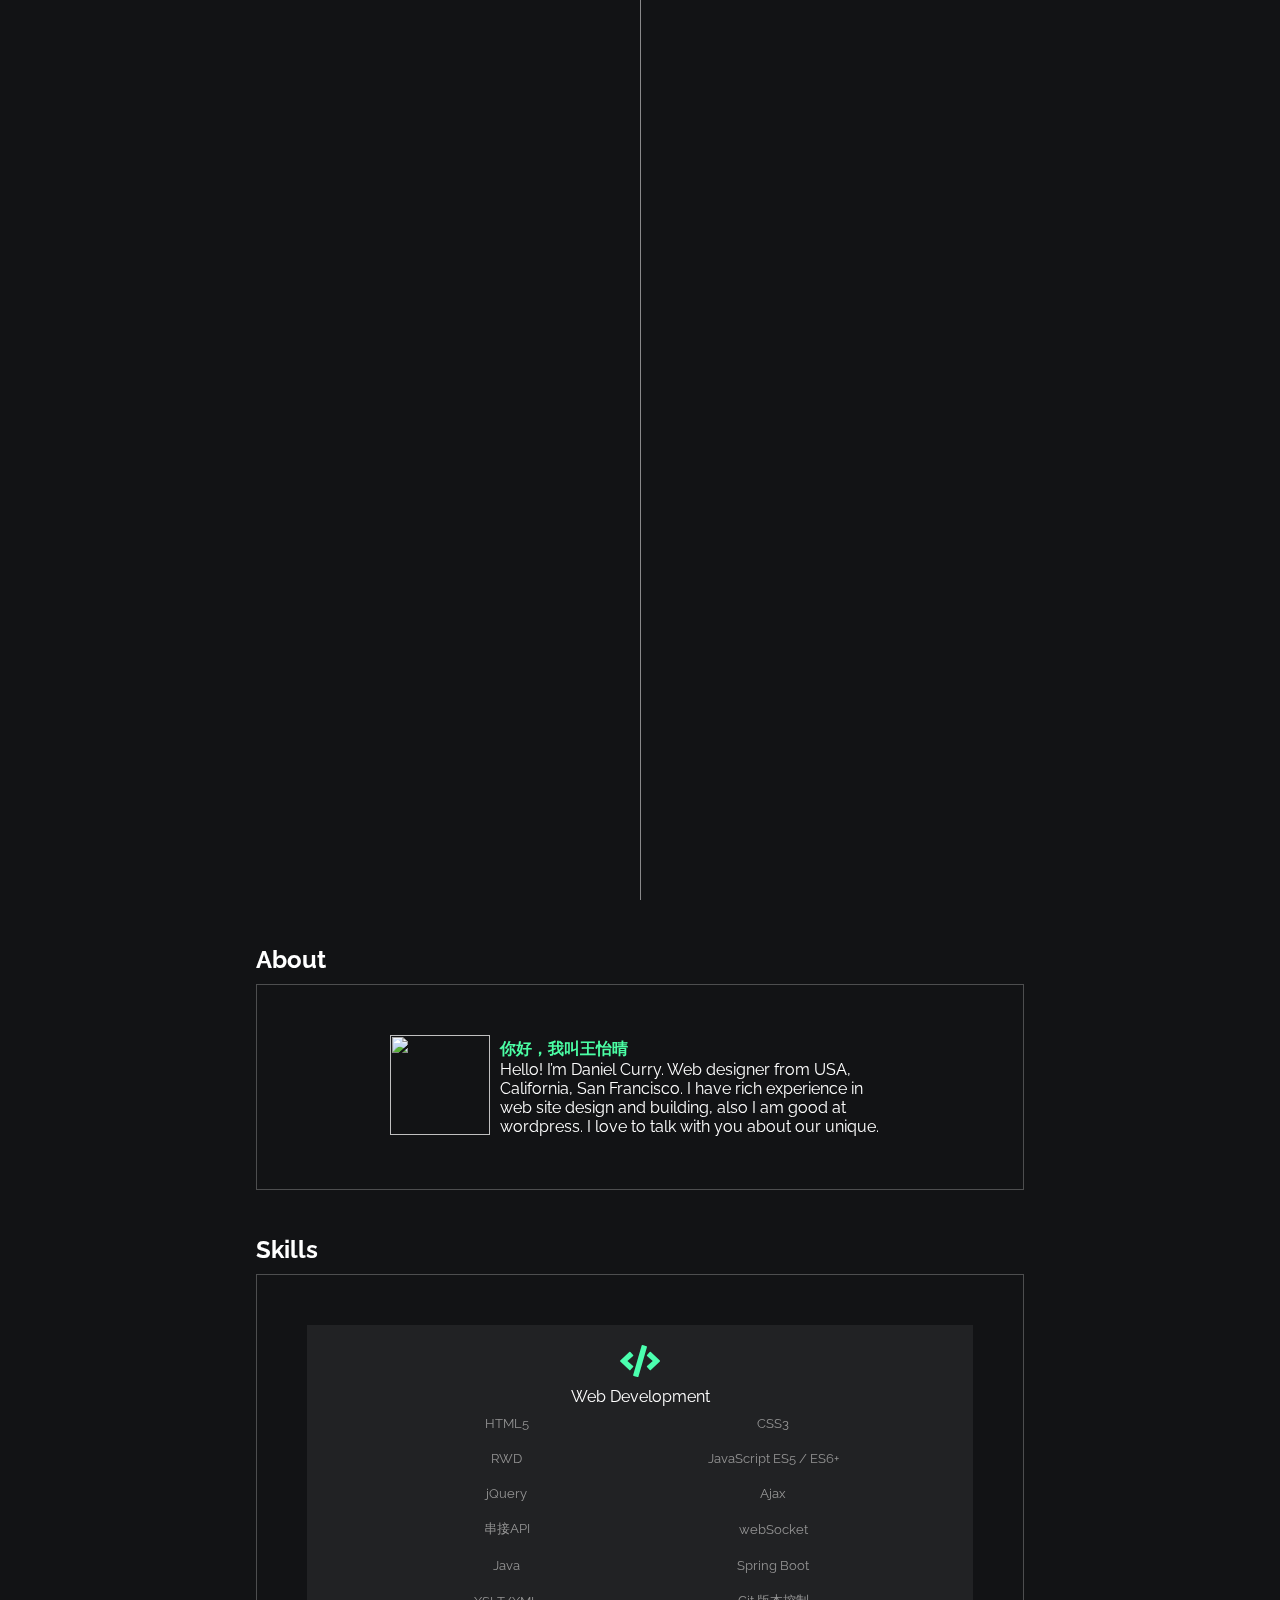
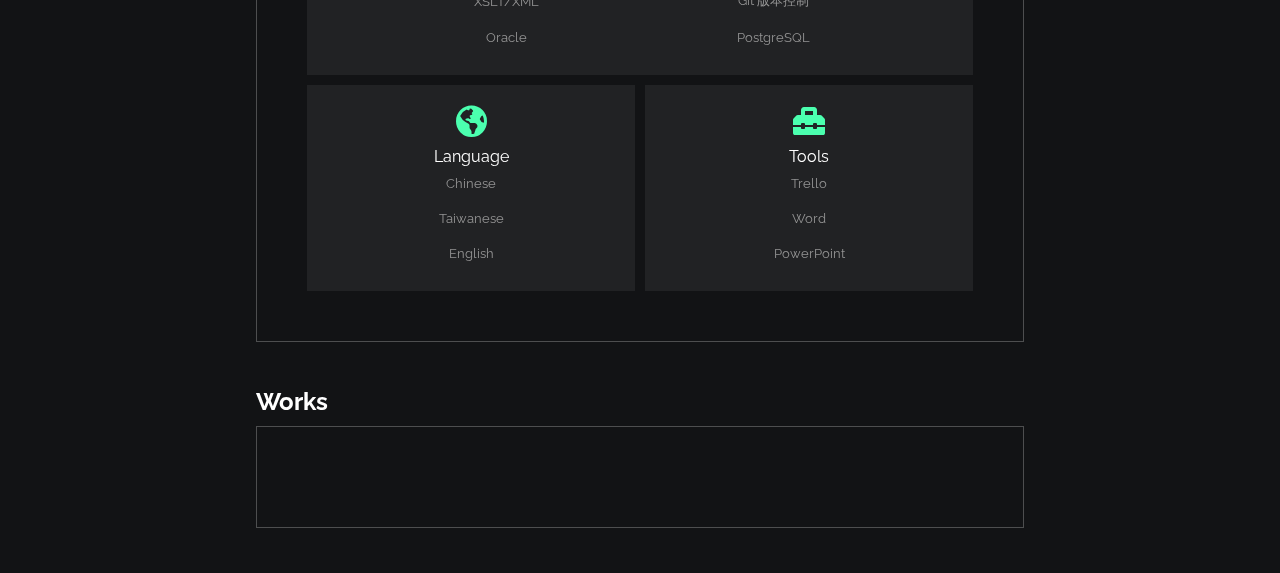
==== index.html @ 8f7a4c3e "Feature: tiny change" ====
<!DOCTYPE html>
<html dir="ltr" lang="zh-Hant">

<head>
	<meta content="text/html; charset=utf-8" http-equiv="Content-Type" />
	<meta charset="UTF-8" />
	<meta content="IE=edge" http-equiv="X-UA-Compatible" />
	<meta content="width=device-width, initial-scale=1.0, maximum-scale=1.0, user-scalable=no, viewport-fit=cover" name="viewport" />
	<meta content="#101010" name="theme-color" />
	<meta content="0" http-equiv="expires" />
	<title>Yi Ching｜Resume</title>
	<link href="https://fonts.googleapis.com/css2?family=Raleway:wght@600&display=swap" rel="stylesheet" />
	<link rel="stylesheet" href="https://cdnjs.cloudflare.com/ajax/libs/font-awesome/5.15.4/css/all.min.css" integrity="sha512-1ycn6IcaQQ40/MKBW2W4Rhis/DbILU74C1vSrLJxCq57o941Ym01SwNsOMqvEBFlcgUa6xLiPY/NS5R+E6ztJQ==" crossorigin="anonymous" referrerpolicy="no-referrer" />
	<link href="STYLE/index.css" rel="stylesheet" />
</head>

<body style="overflow: hidden">
	<div class="preloader" id="preloader">
		<div class="lineLoading"></div>
	</div>
	<div class="banner" id="banner">
		<img class="bgImg" src="https://yiching-w.github.io/resume/IMAGE/bg.jpg" />
		<div class="typingContainer">
			<span class="sentence" id="sentence">Hello, I am</span>
			<div class="featureTextContainer">
				<span id="featureText"></span>
			</div>
		</div>
		<div class="btn">
			<div>
				<a href="#about">ABOUT ME</a>
				<a href="#skills">SKILLS</a>
			</div>
			<div>
				<a href="#experience">EXPERIENCE</a>
				<a href="#works">WORKS</a>
			</div>
		</div>
		<div class="slideDownContainer">
			<a class="slideDown" href="#about">
				<i class="fas fa-chevron-down"></i>
			</a>
		</div>
	</div>
	<div class="middleLine"></div>
	<section id="about">
		<h2>About</h2>
		<div class="divWrap">
			<div class="about">
				<div>
					<img src="https://d35hi420xc5ji7.cloudfront.net/profileImage/819d7020-2665-4f4b-a88a-e1c56573c648" />
				</div>
				<div class="introduction">
					<div class="name">你好，我叫王怡晴</div>
					<div class="introContent">Hello! I’m Daniel Curry. Web designer from USA, California, San Francisco. I have rich experience in web site design and building, also I am good at wordpress. I love to talk with you about our unique.</div>
				</div>
			</div>
		</div>
	</section>
	<section id="skills">
		<h2>Skills</h2>
		<div class="divWrap">
			<div class="webDevelopment type">
				<i class="fas fa-code"></i>
				<div class="title">Web Development</div>
				<UL class="content">
					<LI>HTML5</LI>
					<LI>CSS3</LI>
					<LI>RWD</LI>
					<LI>JavaScript ES5 / ES6+</LI>
					<LI>jQuery</LI>
					<LI>Ajax</LI>
					<LI>串接API</LI>
					<LI>webSocket</LI>
					<LI>Java</LI>
					<LI>Spring Boot</LI>
					<LI>XSLT/XML</LI>
					<LI>Git 版本控制</LI>
					<LI>Oracle</LI>
					<LI>PostgreSQL</LI>
				</UL>
			</div>
			<div class="language type">
				<i class="fas fa-globe-americas"></i>
				<div class="title">Language</div>
				<UL class="content">
					<LI>Chinese</LI>
					<LI>Taiwanese</LI>
					<LI>English</LI>
				</UL>
			</div>
			<div class="tools type">
				<i class="fas fa-toolbox"></i>
				<div class="title">Tools</div>
				<UL class="content">
					<LI>Trello</LI>
					<LI>Word</LI>
					<LI>PowerPoint</LI>
				</UL>
			</div>
		</div>
	</section>
	<section id="works">
		<h2>Works</h2>
		<div class="divWrap"></div>
	</section>
	<div class="goTop">
		<i class="fas fa-chevron-up"></i>
	</div>
	<script crossorigin="anonymous" integrity="sha512-894YE6QWD5I59HgZOGReFYm4dnWc1Qt5NtvYSaNcOP+u1T9qYdvdihz0PPSiiqn/+/3e7Jo4EaG7TubfWGUrMQ==" referrerpolicy="no-referrer" src="https://cdnjs.cloudflare.com/ajax/libs/jquery/3.6.0/jquery.min.js"></script>
	<script src="SCRIPT/index.js"></script>
</body>

</html>
---- STYLE/index.css ----
:root {
  --light-green: #4bffa5;
  --dark: #121315;
}

* {
  margin: 0;
  padding: 0;
}

BODY {
  background: var(--dark);
  font-family: 'Raleway', sans-serif;
}

::-webkit-scrollbar-track {
  -webkit-box-shadow: inset 0 0 6px rgba(0, 0, 0, 0.3);
  border-radius: 30px;
  background-color: transparent;
}

::-webkit-scrollbar {
  width: 5px;
  background-color: transparent;
}

::-webkit-scrollbar-thumb {
  border-radius: 30px;
  -webkit-box-shadow: inset 0 0 6px rgba(0, 0, 0, 0.3);
  background-color: var(--light-green);
}

.goTop {
  position: fixed;
  bottom: 30px;
  right: 10px;
  width: 38px;
  height: 38px;
  cursor: pointer;
  background: var(--light-green);
  color: var(--dark);
  display: none;
  align-items: center;
  justify-content: center;
}

.preloader {
  position: fixed;
  top: 0;
  left: 0;
  right: 0;
  bottom: 0;
  z-index: 101;
  background-color: var(--dark);
}

.lineLoading {
  position: absolute;
  left: 0;
  right: 0;
  margin: auto;
  width: 0.8px;
  height: 100%;
  background: rgba(255, 255, 255, 0.5);
  -webkit-animation: loading 1s infinite ease-in-out;
  animation: loading 1s infinite ease-in-out;
}

@keyframes loading {
  0% {
    height: 0;
    top: 0;
    bottom: auto;
  }
  50% {
    height: 100%;
    top: 0;
    bottom: auto;
  }
  51% {
    height: 100%;
    top: 0;
    bottom: auto;
  }
  52% {
    height: 100%;
    top: auto;
    bottom: 0;
  }
  100% {
    height: 0;
    top: auto;
    bottom: 0;
  }
}

.banner {
  height: 100vh;
  display: flex;
  flex-direction: column;
  justify-content: center;
  align-items: center;
  position: relative;
  clip-path: inset(0);
}

.bgImg {
  z-index: -1;
  object-fit: cover;
  position: fixed;
  left: 0;
  top: 0;
  width: 100%;
  height: 100%;
  transform: translate3d(0px, 0px, 0px);
}

.typingContainer {
  font-size: 45px;
  text-align: center;
}

#sentence {
  color: #ffffff;
}

.featureTextContainer {
  height: 45px;
}

#featureText {
  font-weight: bold;
  color: var(--light-green);
}

.btn {
  margin-top: 20px;
}

.btn div {
  text-align: center;
}

.btn a {
  display: inline-block;
  margin: 0.4rem;
  padding: 0.5rem 1rem;
  border: 2px solid var(--light-green);
  color: var(--light-green);
  text-decoration: none;
  transition: 0.3s all ease-in-out;
}

.btn a:hover {
  background: var(--light-green);
  color: var(--dark);
  transform: scale(1.1);
}

.inputCursor {
  display: inline-block;
  width: 1px;
  height: 40px;
  background-color: white;
  animation: blink 0.6s linear infinite alternate;
}

@keyframes blink {
  0% {
    opacity: 1;
  }
  40% {
    opacity: 1;
  }
  60% {
    opacity: 0;
  }
  100% {
    opacity: 0;
  }
}

.slideDownContainer {
  position: absolute;
  bottom: 28px;
  display: flex;
  align-items: center;
  justify-content: center;
}

.slideDown {
  color: var(--light-green);
  position: absolute;
  font-size: 28px;
  animation: bounce 1s linear infinite alternate;
}

@keyframes bounce {
  0% {
    bottom: 75px;
  }
  50% {
    bottom: 63px;
  }
  100% {
    bottom: 75px;
  }
}

.middleLine {
  position: fixed;
  height: 100vh;
  background: #fff3;
  width: 1px;
  top: 0;
  left: 0;
  right: 0;
  margin: 0 auto;
  z-index: -1;
}

SECTION {
  width: 85%;
  margin: 45px auto;
}

SECTION H2 {
  color: white;
  margin: 10px 0;
}

.divWrap {
  z-index: 1;
  background: var(--dark);
  display: flex;
  flex-direction: column;
  align-items: center;
  justify-content: center;
  padding: 50px;
  border: 1px solid rgba(255, 255, 255, 0.25);
}

.about {
  display: flex;
  flex-direction: column;
  align-items: center;
  justify-content: center;
  max-width: 250px;
}

.about IMG {
  width: 100px;
  height: 100px;
}

.introduction {
  margin-top: 10px;
}

.name {
  color: var(--light-green);
  font-weight: 900;
}

.introContent {
  color: #fff;
}

#skills i {
  color: #4bffaf;
  font-size: 2rem;
  margin-bottom: 10px;
}

.type {
  display: flex;
  flex-direction: column;
  align-items: center;
  justify-content: center;
  padding: 20px 0;
  width: 250px;
  margin: 5px 0;
  background-color: #fff1;
}

.title {
  color: #fff;
}

.content {
  color: #949494;
  font-size: 0.8rem;
  display: flex;
  align-items: center;
  justify-content: center;
  flex-wrap: wrap;
}

.language .content,
.tools .content {
  flex-direction: column;
  flex-wrap: nowrap;
}

.content li {
  text-align: center;
  width: 40%;
  list-style-type: none;
  margin: 10px 0;
}

.language .content li,
.tools .content li {
  width: 100%;
}

@media screen and (min-width: 1200px) and (max-width: 1399px) {
  SECTION {
    width: 50%;
  }
}

@media screen and (min-width: 1200px) {
  SECTION {
    width: 60%;
  }
  .introduction {
    width: 60%;
  }
}

@media screen and (min-width: 991px) and (max-width: 1199px) {
  SECTION {
    width: 70%;
  }
}

@media screen and (min-width: 769px) {
  #about .about {
    flex-direction: row;
    max-width: 95%;
  }
  #skills .divWrap {
    display: grid;
    grid-template-columns: repeat(2, 1fr);
    gap: 10px;
  }
  .introduction {
    margin: 0 10px;
  }
  .type {
    width: 100%;
    margin: 0;
  }
  .webDevelopment {
    grid-column: 1 / 3;
  }
}

@media screen and (max-width: 768px) {
  .typingContainer {
    font-size: 35px;
  }
}

@media screen and (max-width: 340px) {
  .typingContainer {
    font-size: 30px;
  }
  .btn a {
    margin: 0.2rem;
    padding: 0.5rem 0.7rem;
  }
}
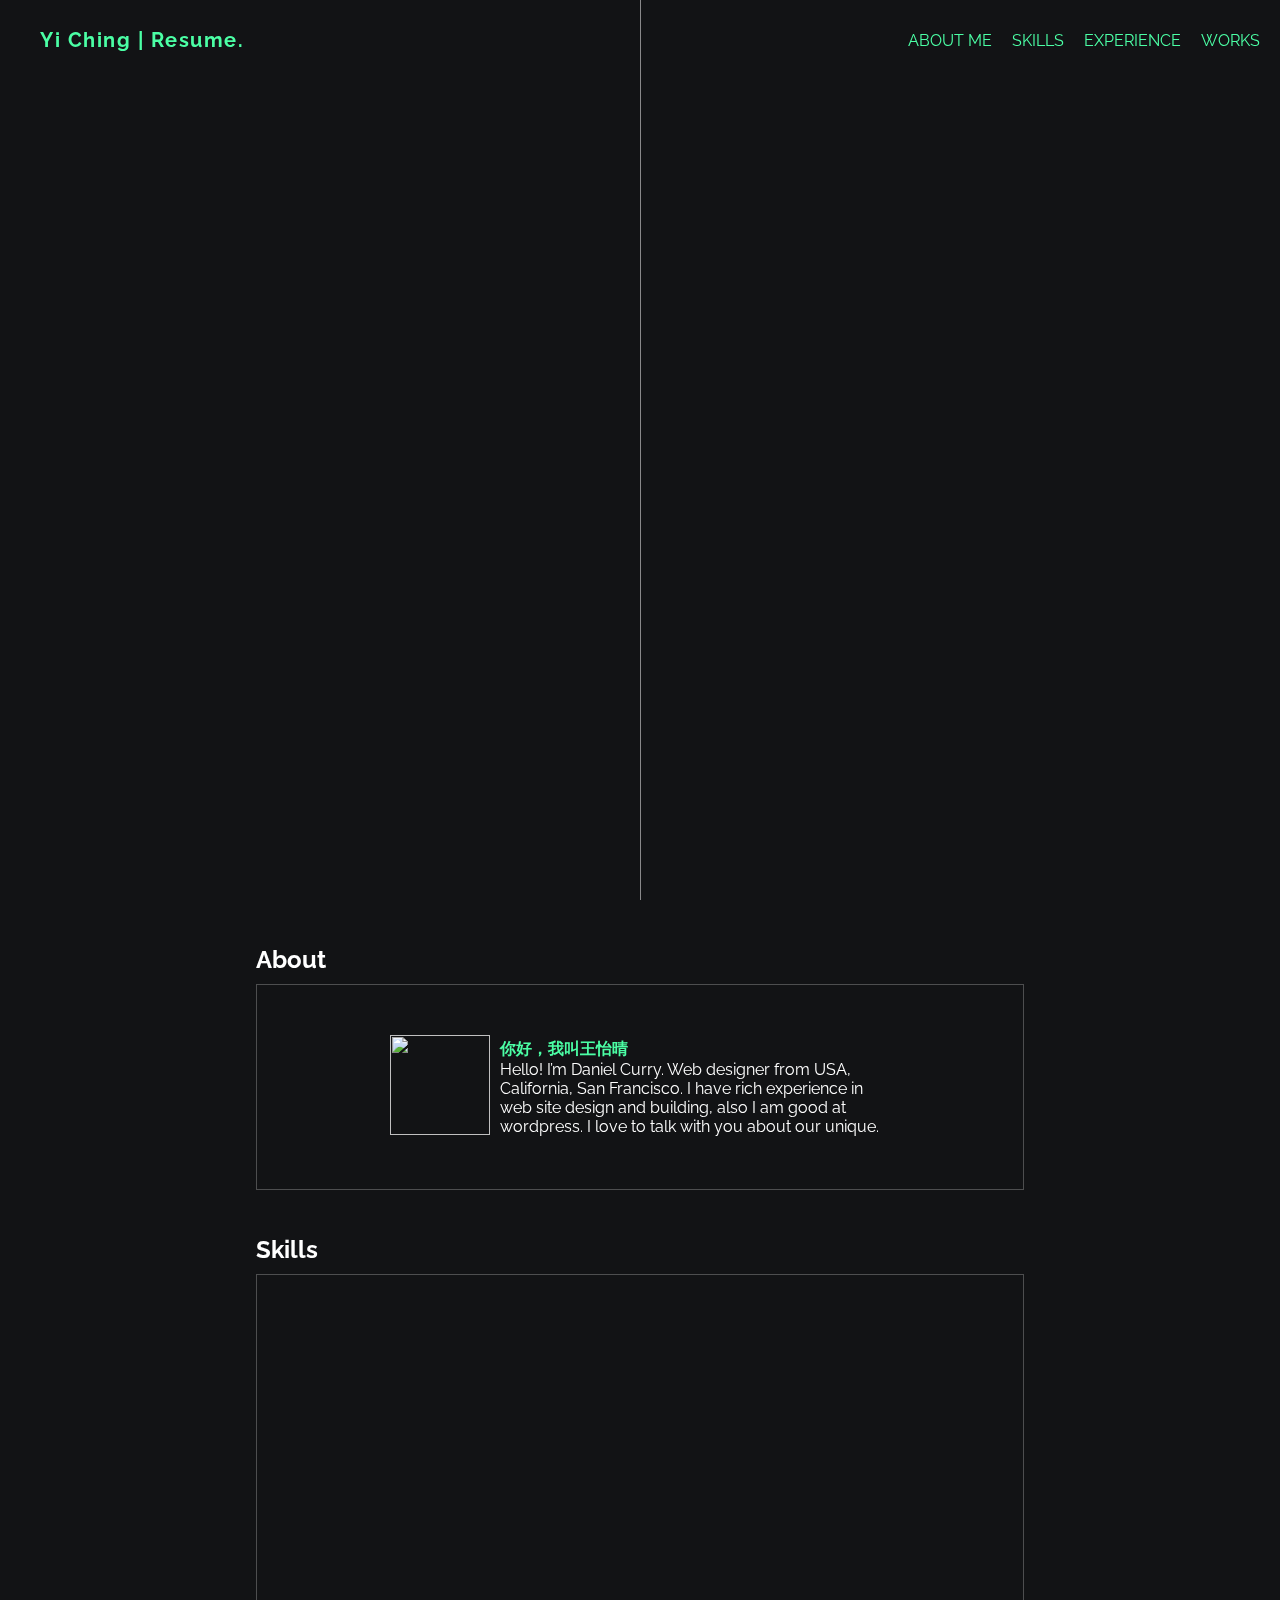
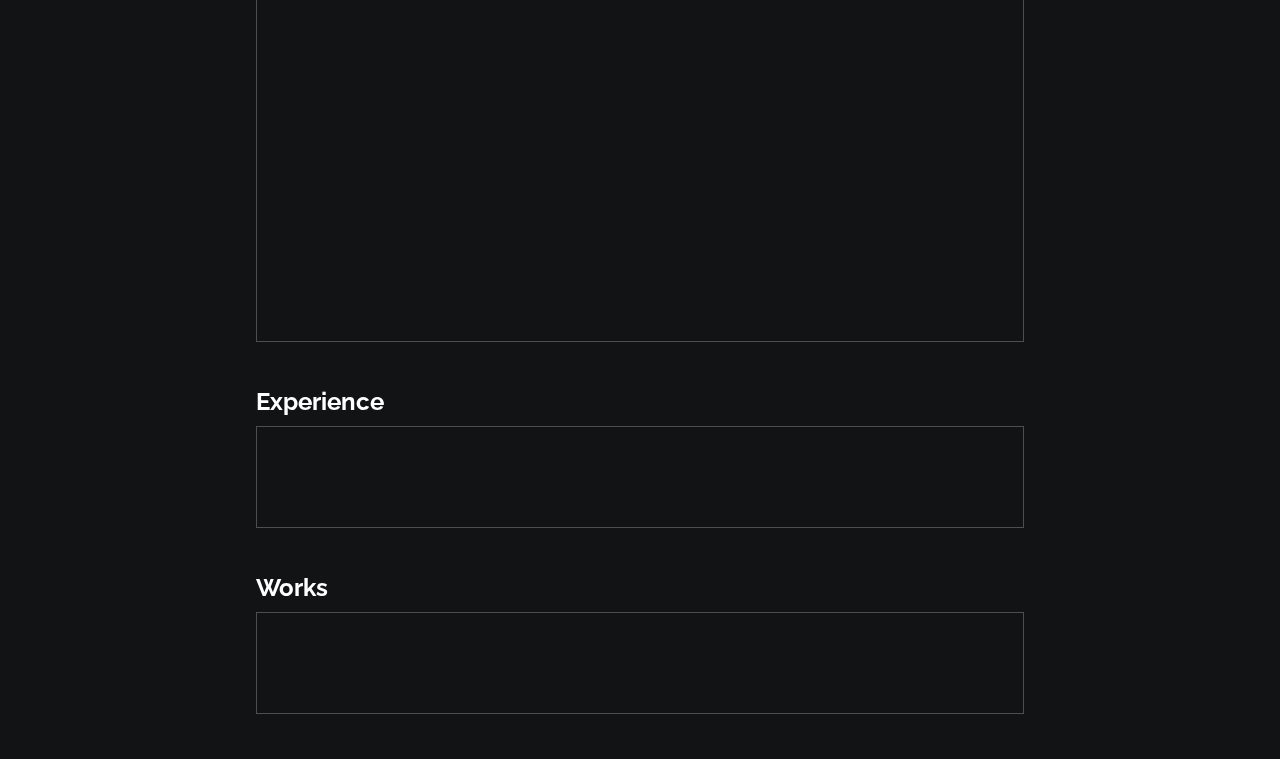
==== commit 55fb22c7: "Feature: add navbar" ====
--- a/index.html
+++ b/index.html
@@ -26,22 +26,23 @@
 				<span id="featureText"></span>
 			</div>
 		</div>
-		<div class="btn">
-			<div>
-				<a href="#about">ABOUT ME</a>
-				<a href="#skills">SKILLS</a>
-			</div>
-			<div>
-				<a href="#experience">EXPERIENCE</a>
-				<a href="#works">WORKS</a>
-			</div>
+	</div>
+	<nav class="nav">
+		<div class="logo">
+			<h4>Yi Ching | Resume.</h4>
 		</div>
-		<div class="slideDownContainer">
-			<a class="slideDown" href="#about">
-				<i class="fas fa-chevron-down"></i>
-			</a>
+		<ul class="nav-links">
+			<li><a href="#about">about me</a></li>
+			<li><a href="#skills">skills</a></li>
+			<li><a href="#experience">experience</a></li>
+			<li><a href="#works">works</a></li>
+		</ul>
+		<div class="burger">
+			<div class="line1"></div>
+			<div class="line2"></div>
+			<div class="line3"></div>
 		</div>
-	</div>
+	</nav>
 	<div class="middleLine"></div>
 	<section id="about">
 		<h2>About</h2>
@@ -100,6 +101,10 @@
 			</div>
 		</div>
 	</section>
+	<section id="experience">
+		<h2>Experience</h2>
+		<div class="divWrap"></div>
+	</section>
 	<section id="works">
 		<h2>Works</h2>
 		<div class="divWrap"></div>
--- a/STYLE/index.css
+++ b/STYLE/index.css
@@ -11,6 +11,7 @@
 BODY {
   background: var(--dark);
   font-family: 'Raleway', sans-serif;
+  overflow-x: hidden;
 }
 
 ::-webkit-scrollbar-track {
@@ -133,30 +134,6 @@
   color: var(--light-green);
 }
 
-.btn {
-  margin-top: 20px;
-}
-
-.btn div {
-  text-align: center;
-}
-
-.btn a {
-  display: inline-block;
-  margin: 0.4rem;
-  padding: 0.5rem 1rem;
-  border: 2px solid var(--light-green);
-  color: var(--light-green);
-  text-decoration: none;
-  transition: 0.3s all ease-in-out;
-}
-
-.btn a:hover {
-  background: var(--light-green);
-  color: var(--dark);
-  transform: scale(1.1);
-}
-
 .inputCursor {
   display: inline-block;
   width: 1px;
@@ -204,6 +181,139 @@
   }
   100% {
     bottom: 75px;
+  }
+}
+
+nav {
+  position: fixed;
+  top: 0;
+  width: 100%;
+  z-index: 1000;
+  background-color: transparent;
+  display: flex;
+  align-items: center;
+  height: 80px;
+  transition: all 0.4s ease-in;
+}
+
+nav.active {
+  background-color: #121315;
+}
+
+.logo {
+  color: var(--light-green);
+  letter-spacing: 1.5px;
+  font-size: 20px;
+  margin-left: 40px;
+}
+
+ul.nav-links {
+  display: flex;
+  margin-left: auto;
+}
+
+ul li {
+  list-style-type: none;
+  margin: 0 20px 0 0;
+}
+
+ul li a {
+  text-decoration: none;
+  text-transform: uppercase;
+  color: var(--light-green);
+}
+
+.burger {
+  display: none;
+  margin-left: auto;
+  flex-direction: column;
+  justify-content: center;
+  cursor: pointer;
+}
+
+.burger div {
+  width: 25px;
+  height: 3px;
+  background-color: var(--light-green);
+  margin: 2.8px 0;
+  border-radius: 15px;
+  transition: all 0.4s ease-in;
+  z-index: 1;
+}
+
+.burger .line1 {
+  transform: rotate(0);
+  transform-origin: top right;
+}
+
+.burger .line3 {
+  transform: rotate(0);
+  transform-origin: bottom right;
+}
+
+ul.nav-links.active + .burger .line1 {
+  transform: rotate(-45deg);
+  transform-origin: top right;
+}
+
+ul.nav-links.active + .burger .line2 {
+  opacity: 0;
+}
+
+ul.nav-links.active + .burger .line3 {
+  transform: rotate(45deg);
+  transform-origin: bottom right;
+}
+
+@media screen and (max-width: 768px) {
+  .burger {
+    display: flex;
+    margin-right: 40px;
+  }
+
+  ul.nav-links {
+    z-index: -1;
+    opacity: 0;
+    display: flex;
+    position: fixed;
+    flex-direction: column;
+    justify-content: center;
+    align-items: center;
+    top: 0;
+    right: 0;
+    width: 100%;
+    height: 100vh;
+    background: #101010;
+    transform: translateX(-100px);
+    transition: all 0.4s ease-in;
+  }
+
+  ul.nav-links.active {
+    transform: translateX(0);
+    opacity: 1;
+    z-index: 1;
+  }
+
+  ul.nav-links li {
+    margin: 30px 30px;
+    transform: translateX(500px);
+    transition: transform 0.6s ease-in;
+  }
+
+  ul.nav-links li + li {
+    transform: translateX(600px);
+  }
+
+  ul.nav-links li + li + li {
+    transform: translateX(700px);
+  }
+
+  ul.nav-links li + li + li + li {
+    transform: translateX(800px);
+  }
+
+  ul.nav-links.active li {
+    transform: translate(0);
   }
 }
 
@@ -238,6 +348,7 @@
   justify-content: center;
   padding: 50px;
   border: 1px solid rgba(255, 255, 255, 0.25);
+  overflow: hidden;
 }
 
 .about {
@@ -281,6 +392,20 @@
   width: 250px;
   margin: 5px 0;
   background-color: #fff1;
+  transition: transform 0.6s ease;
+}
+
+.type.webDevelopment,
+.type.tools {
+  transform: translateX(400%);
+}
+
+.type.language {
+  transform: translateX(-400%);
+}
+
+.type.show {
+  transform: translate(0);
 }
 
 .title {
@@ -367,8 +492,4 @@
   .typingContainer {
     font-size: 30px;
   }
-  .btn a {
-    margin: 0.2rem;
-    padding: 0.5rem 0.7rem;
-  }
-}
+}
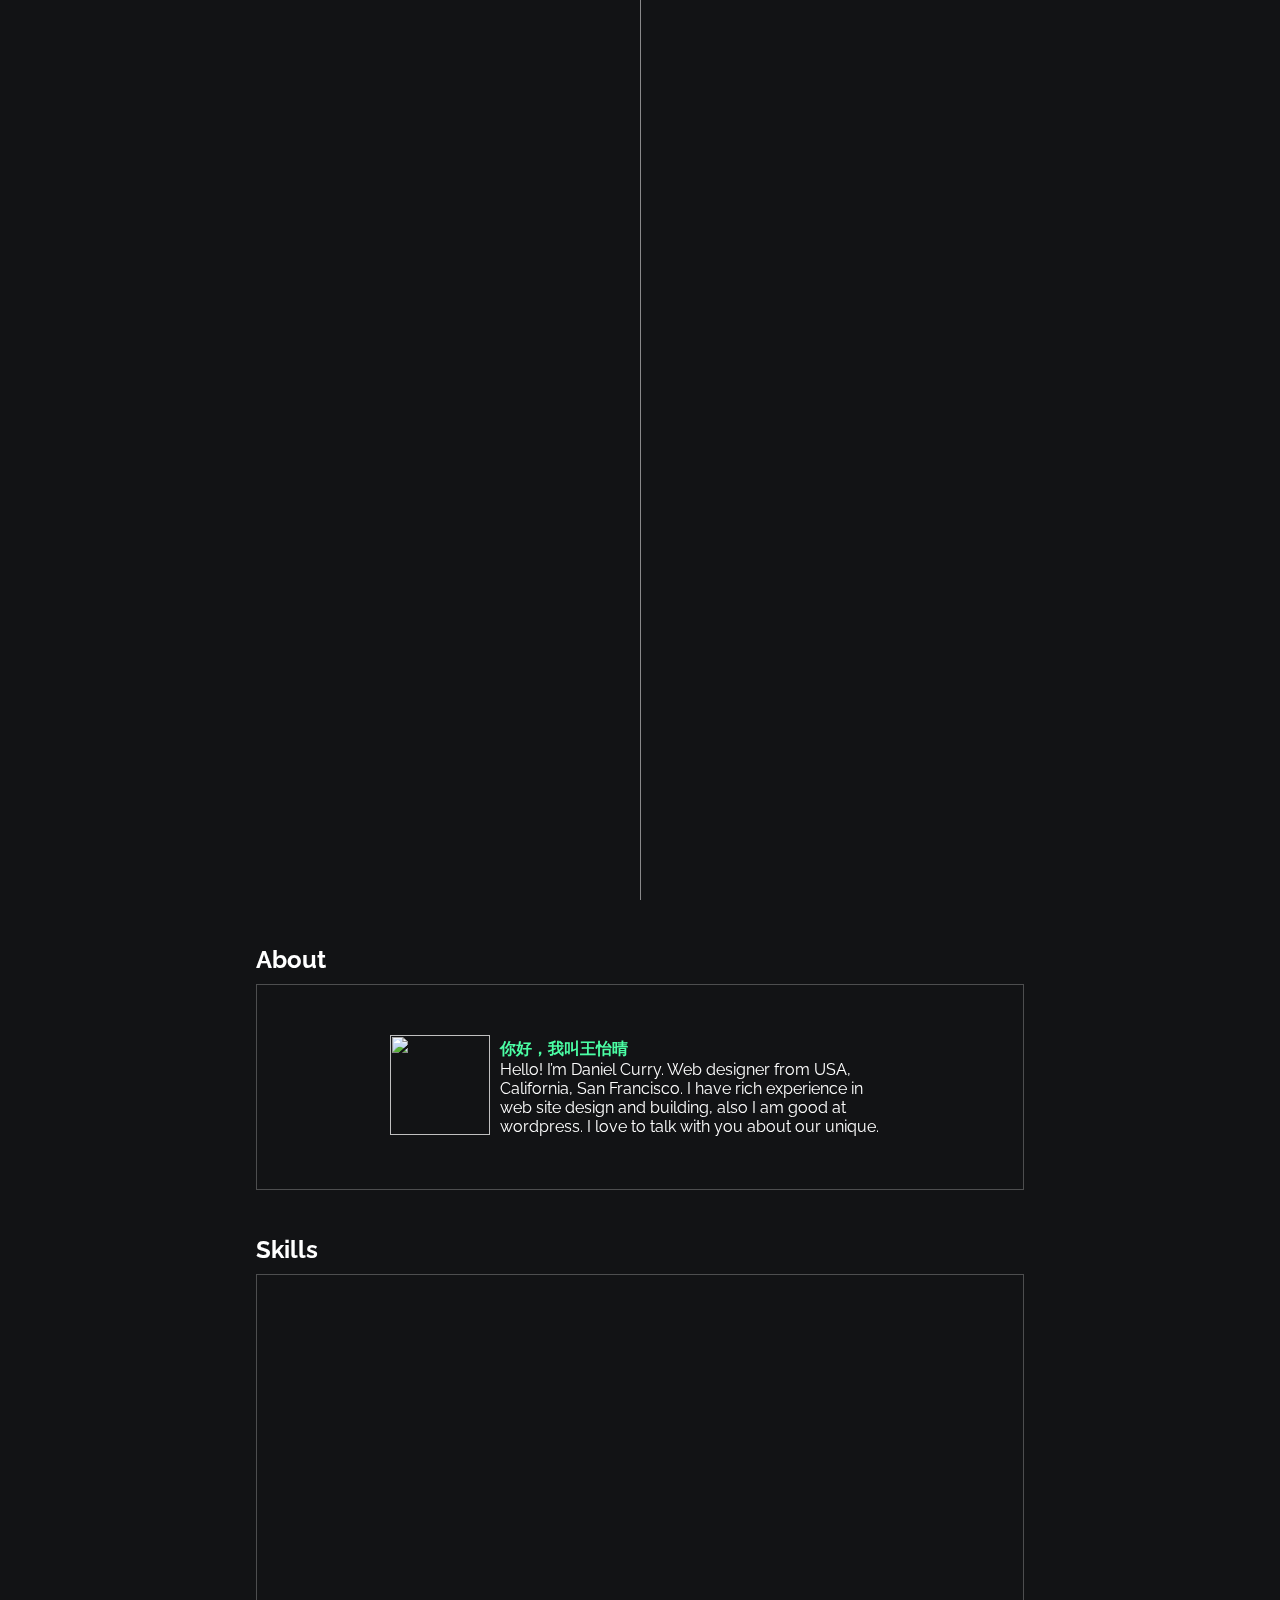
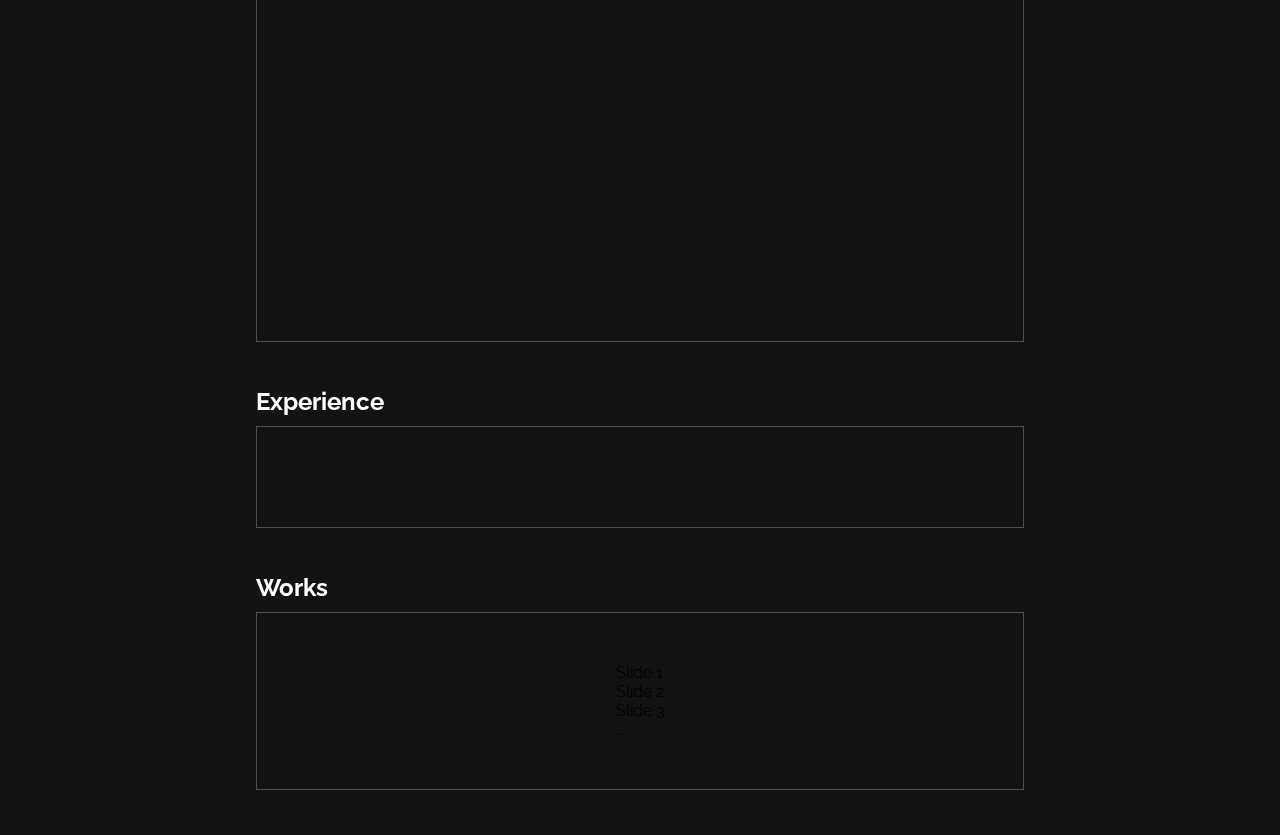
==== commit cec82961: "Add: profileImage" ====
--- a/index.html
+++ b/index.html
@@ -1,119 +1,169 @@
 <!DOCTYPE html>
 <html dir="ltr" lang="zh-Hant">
+  <head>
+    <meta content="text/html; charset=utf-8" http-equiv="Content-Type" />
+    <meta charset="UTF-8" />
+    <meta content="IE=edge" http-equiv="X-UA-Compatible" />
+    <meta
+      content="width=device-width, initial-scale=1.0, maximum-scale=1.0, user-scalable=no, viewport-fit=cover"
+      name="viewport"
+    />
+    <meta content="#101010" name="theme-color" />
+    <meta content="0" http-equiv="expires" />
+    <title>Yi Ching｜Resume</title>
+    <link
+      href="https://fonts.googleapis.com/css2?family=Raleway:wght@600&display=swap"
+      rel="stylesheet"
+    />
+    <link
+      rel="stylesheet"
+      href="https://cdnjs.cloudflare.com/ajax/libs/font-awesome/5.15.4/css/all.min.css"
+      integrity="sha512-1ycn6IcaQQ40/MKBW2W4Rhis/DbILU74C1vSrLJxCq57o941Ym01SwNsOMqvEBFlcgUa6xLiPY/NS5R+E6ztJQ=="
+      crossorigin="anonymous"
+      referrerpolicy="no-referrer"
+    />
+    <link
+      rel="stylesheet"
+      href="https://unpkg.com/swiper@7/swiper-bundle.min.css"
+    />
+    <link href="STYLE/index.css" rel="stylesheet" />
+  </head>
 
-<head>
-	<meta content="text/html; charset=utf-8" http-equiv="Content-Type" />
-	<meta charset="UTF-8" />
-	<meta content="IE=edge" http-equiv="X-UA-Compatible" />
-	<meta content="width=device-width, initial-scale=1.0, maximum-scale=1.0, user-scalable=no, viewport-fit=cover" name="viewport" />
-	<meta content="#101010" name="theme-color" />
-	<meta content="0" http-equiv="expires" />
-	<title>Yi Ching｜Resume</title>
-	<link href="https://fonts.googleapis.com/css2?family=Raleway:wght@600&display=swap" rel="stylesheet" />
-	<link rel="stylesheet" href="https://cdnjs.cloudflare.com/ajax/libs/font-awesome/5.15.4/css/all.min.css" integrity="sha512-1ycn6IcaQQ40/MKBW2W4Rhis/DbILU74C1vSrLJxCq57o941Ym01SwNsOMqvEBFlcgUa6xLiPY/NS5R+E6ztJQ==" crossorigin="anonymous" referrerpolicy="no-referrer" />
-	<link href="STYLE/index.css" rel="stylesheet" />
-</head>
+  <body id="main-scrollbar" style="overflow: hidden">
+    <div class="preloader" id="preloader">
+      <div class="lineLoading"></div>
+    </div>
+    <div class="banner" id="banner">
+      <img
+        class="bgImg"
+        src="https://yiching-w.github.io/resume/IMAGE/bg.jpg"
+      />
+      <div class="typingContainer">
+        <span class="sentence" id="sentence">Hello, I am</span>
+        <div class="featureTextContainer">
+          <span id="featureText"></span>
+        </div>
+      </div>
+    </div>
+    <nav class="nav">
+      <div class="logo">
+        <h4>Yi Ching | Resume.</h4>
+      </div>
+      <ul class="nav-links">
+        <li><a href="#about">about me</a></li>
+        <li><a href="#skills">skills</a></li>
+        <li><a href="#experience">experience</a></li>
+        <li><a href="#works">works</a></li>
+      </ul>
+      <div class="burger">
+        <div class="line1"></div>
+        <div class="line2"></div>
+        <div class="line3"></div>
+      </div>
+    </nav>
+    <div class="middleLine"></div>
+    <section id="about">
+      <h2>About</h2>
+      <div class="divWrap">
+        <div class="about">
+          <div>
+            <img
+              src="https://d35hi420xc5ji7.cloudfront.net/profileImage/819d7020-2665-4f4b-a88a-e1c56573c648"
+            />
+          </div>
+          <div class="introduction">
+            <div class="name">你好，我叫王怡晴</div>
+            <div class="introContent">
+              Hello! I’m Daniel Curry. Web designer from USA, California, San
+              Francisco. I have rich experience in web site design and building,
+              also I am good at wordpress. I love to talk with you about our
+              unique.
+            </div>
+          </div>
+        </div>
+      </div>
+    </section>
+    <section id="skills">
+      <h2>Skills</h2>
+      <div class="divWrap">
+        <div class="webDevelopment type">
+          <i class="fas fa-code"></i>
+          <div class="title">Web Development</div>
+          <ul class="content">
+            <li>HTML5</li>
+            <li>CSS3</li>
+            <li>RWD</li>
+            <li>JavaScript</li>
+            <li>jQuery</li>
+            <li>Ajax</li>
+            <li>串接API</li>
+            <li>webSocket</li>
+            <li>Java</li>
+            <li>Spring Boot</li>
+            <li>XSLT/XML</li>
+            <li>Git 版本控制</li>
+            <li>Oracle</li>
+            <li>PostgreSQL</li>
+          </ul>
+        </div>
+        <div class="language type">
+          <i class="fas fa-globe-americas"></i>
+          <div class="title">Language</div>
+          <ul class="content">
+            <li>Chinese</li>
+            <li>Taiwanese</li>
+            <li>English</li>
+          </ul>
+        </div>
+        <div class="tools type">
+          <i class="fas fa-toolbox"></i>
+          <div class="title">Tools</div>
+          <ul class="content">
+            <li>Trello</li>
+            <li>Word</li>
+            <li>PowerPoint</li>
+          </ul>
+        </div>
+      </div>
+    </section>
+    <section id="experience">
+      <h2>Experience</h2>
+      <div class="divWrap"></div>
+    </section>
+    <section id="works">
+      <h2>Works</h2>
+      <div class="divWrap">
+        <div class="swiper">
+          <!-- Additional required wrapper -->
+          <div class="swiper-wrapper">
+            <!-- Slides -->
+            <div class="swiper-slide">Slide 1</div>
+            <div class="swiper-slide">Slide 2</div>
+            <div class="swiper-slide">Slide 3</div>
+            ...
+          </div>
+          <!-- If we need pagination -->
+          <div class="swiper-pagination"></div>
 
-<body style="overflow: hidden">
-	<div class="preloader" id="preloader">
-		<div class="lineLoading"></div>
-	</div>
-	<div class="banner" id="banner">
-		<img class="bgImg" src="https://yiching-w.github.io/resume/IMAGE/bg.jpg" />
-		<div class="typingContainer">
-			<span class="sentence" id="sentence">Hello, I am</span>
-			<div class="featureTextContainer">
-				<span id="featureText"></span>
-			</div>
-		</div>
-	</div>
-	<nav class="nav">
-		<div class="logo">
-			<h4>Yi Ching | Resume.</h4>
-		</div>
-		<ul class="nav-links">
-			<li><a href="#about">about me</a></li>
-			<li><a href="#skills">skills</a></li>
-			<li><a href="#experience">experience</a></li>
-			<li><a href="#works">works</a></li>
-		</ul>
-		<div class="burger">
-			<div class="line1"></div>
-			<div class="line2"></div>
-			<div class="line3"></div>
-		</div>
-	</nav>
-	<div class="middleLine"></div>
-	<section id="about">
-		<h2>About</h2>
-		<div class="divWrap">
-			<div class="about">
-				<div>
-					<img src="https://d35hi420xc5ji7.cloudfront.net/profileImage/819d7020-2665-4f4b-a88a-e1c56573c648" />
-				</div>
-				<div class="introduction">
-					<div class="name">你好，我叫王怡晴</div>
-					<div class="introContent">Hello! I’m Daniel Curry. Web designer from USA, California, San Francisco. I have rich experience in web site design and building, also I am good at wordpress. I love to talk with you about our unique.</div>
-				</div>
-			</div>
-		</div>
-	</section>
-	<section id="skills">
-		<h2>Skills</h2>
-		<div class="divWrap">
-			<div class="webDevelopment type">
-				<i class="fas fa-code"></i>
-				<div class="title">Web Development</div>
-				<UL class="content">
-					<LI>HTML5</LI>
-					<LI>CSS3</LI>
-					<LI>RWD</LI>
-					<LI>JavaScript ES5 / ES6+</LI>
-					<LI>jQuery</LI>
-					<LI>Ajax</LI>
-					<LI>串接API</LI>
-					<LI>webSocket</LI>
-					<LI>Java</LI>
-					<LI>Spring Boot</LI>
-					<LI>XSLT/XML</LI>
-					<LI>Git 版本控制</LI>
-					<LI>Oracle</LI>
-					<LI>PostgreSQL</LI>
-				</UL>
-			</div>
-			<div class="language type">
-				<i class="fas fa-globe-americas"></i>
-				<div class="title">Language</div>
-				<UL class="content">
-					<LI>Chinese</LI>
-					<LI>Taiwanese</LI>
-					<LI>English</LI>
-				</UL>
-			</div>
-			<div class="tools type">
-				<i class="fas fa-toolbox"></i>
-				<div class="title">Tools</div>
-				<UL class="content">
-					<LI>Trello</LI>
-					<LI>Word</LI>
-					<LI>PowerPoint</LI>
-				</UL>
-			</div>
-		</div>
-	</section>
-	<section id="experience">
-		<h2>Experience</h2>
-		<div class="divWrap"></div>
-	</section>
-	<section id="works">
-		<h2>Works</h2>
-		<div class="divWrap"></div>
-	</section>
-	<div class="goTop">
-		<i class="fas fa-chevron-up"></i>
-	</div>
-	<script crossorigin="anonymous" integrity="sha512-894YE6QWD5I59HgZOGReFYm4dnWc1Qt5NtvYSaNcOP+u1T9qYdvdihz0PPSiiqn/+/3e7Jo4EaG7TubfWGUrMQ==" referrerpolicy="no-referrer" src="https://cdnjs.cloudflare.com/ajax/libs/jquery/3.6.0/jquery.min.js"></script>
-	<script src="SCRIPT/index.js"></script>
-</body>
+          <!-- If we need navigation buttons -->
+          <div class="swiper-button-prev"></div>
+          <div class="swiper-button-next"></div>
 
-</html>+          <!-- If we need scrollbar -->
+          <div class="swiper-scrollbar"></div>
+        </div>
+      </div>
+    </section>
+    <div class="goTop">
+      <i class="fas fa-chevron-up"></i>
+    </div>
+    <script
+      crossorigin="anonymous"
+      integrity="sha512-894YE6QWD5I59HgZOGReFYm4dnWc1Qt5NtvYSaNcOP+u1T9qYdvdihz0PPSiiqn/+/3e7Jo4EaG7TubfWGUrMQ=="
+      referrerpolicy="no-referrer"
+      src="https://cdnjs.cloudflare.com/ajax/libs/jquery/3.6.0/jquery.min.js"
+    ></script>
+    <script src="https://unpkg.com/swiper@7/swiper-bundle.min.js"></script>
+    <script src="SCRIPT/index.js"></script>
+  </body>
+</html>
--- a/STYLE/index.css
+++ b/STYLE/index.css
@@ -51,7 +51,7 @@
   left: 0;
   right: 0;
   bottom: 0;
-  z-index: 101;
+  z-index: 1000;
   background-color: var(--dark);
 }
 
@@ -188,7 +188,7 @@
   position: fixed;
   top: 0;
   width: 100%;
-  z-index: 1000;
+  z-index: 999;
   background-color: transparent;
   display: flex;
   align-items: center;
@@ -204,7 +204,7 @@
   color: var(--light-green);
   letter-spacing: 1.5px;
   font-size: 20px;
-  margin-left: 40px;
+  margin-left: 30px;
 }
 
 ul.nav-links {
@@ -268,7 +268,7 @@
 @media screen and (max-width: 768px) {
   .burger {
     display: flex;
-    margin-right: 40px;
+    margin-right: 30px;
   }
 
   ul.nav-links {
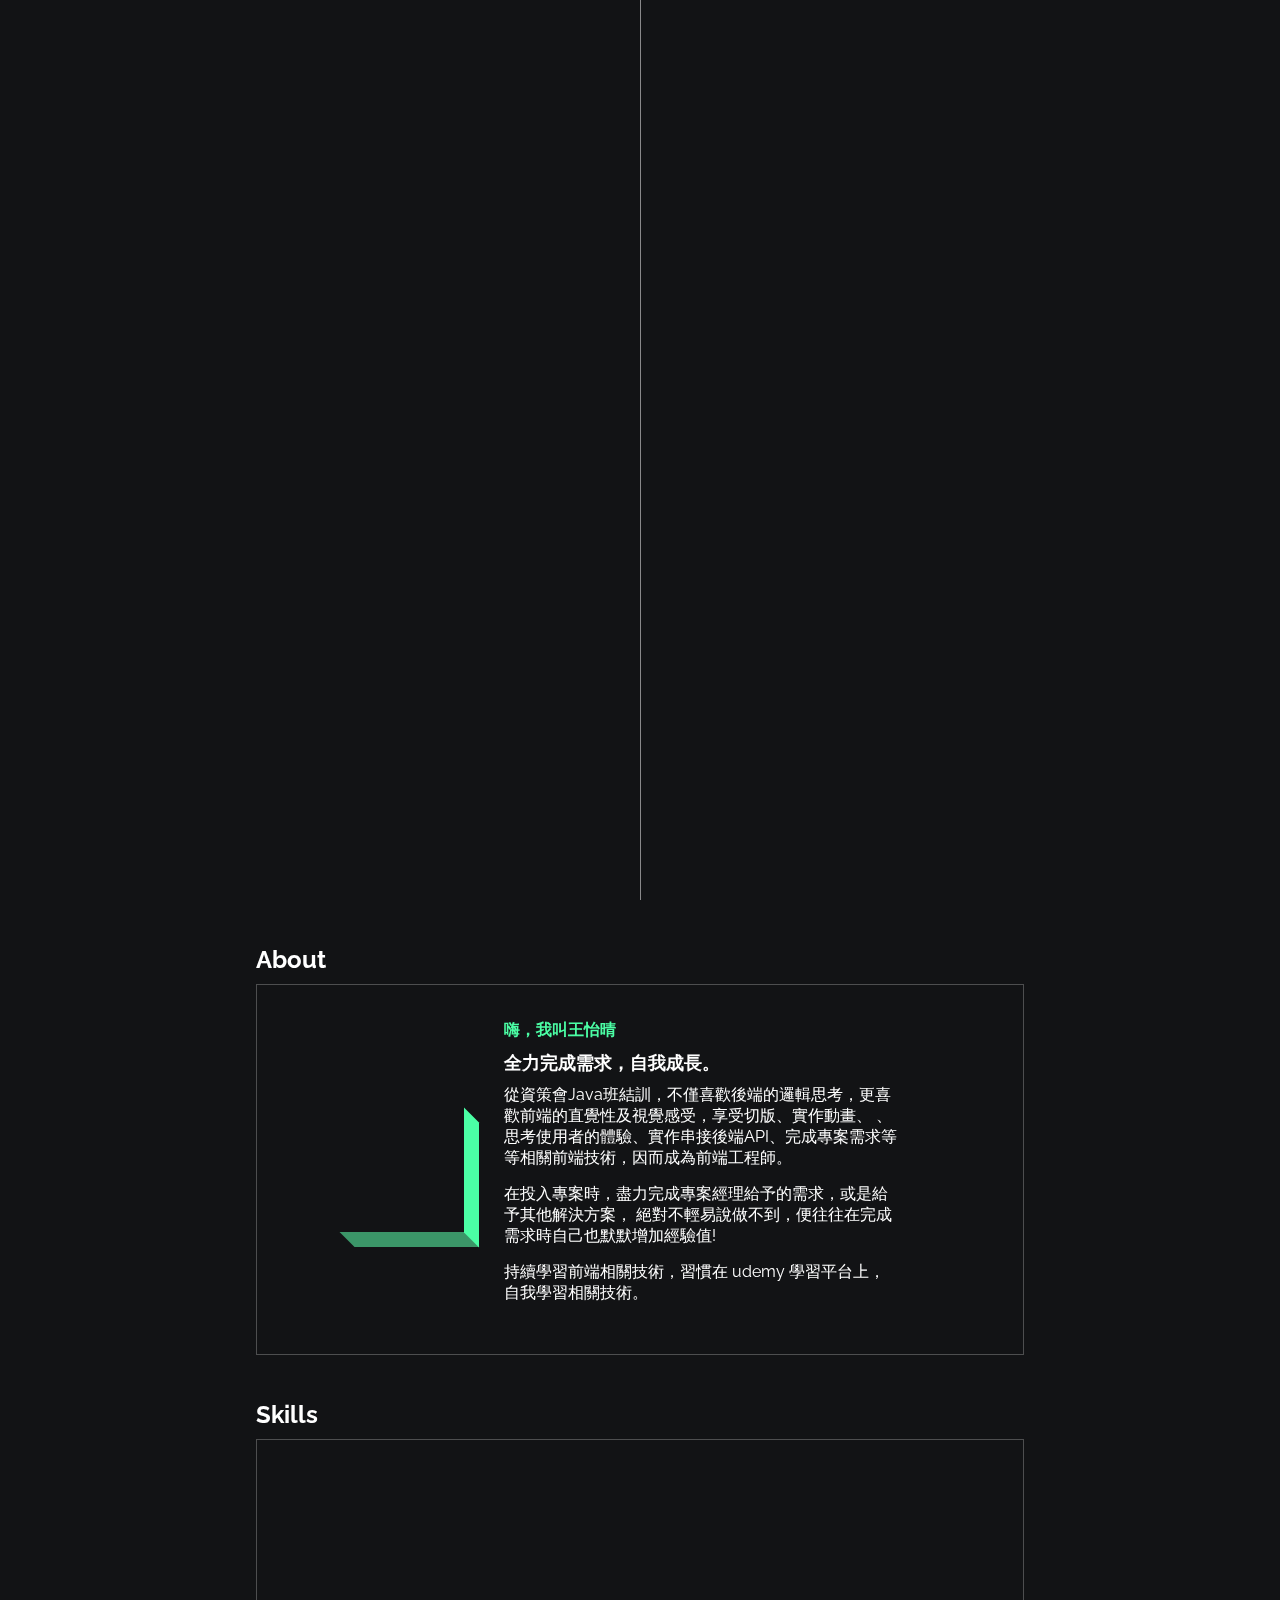
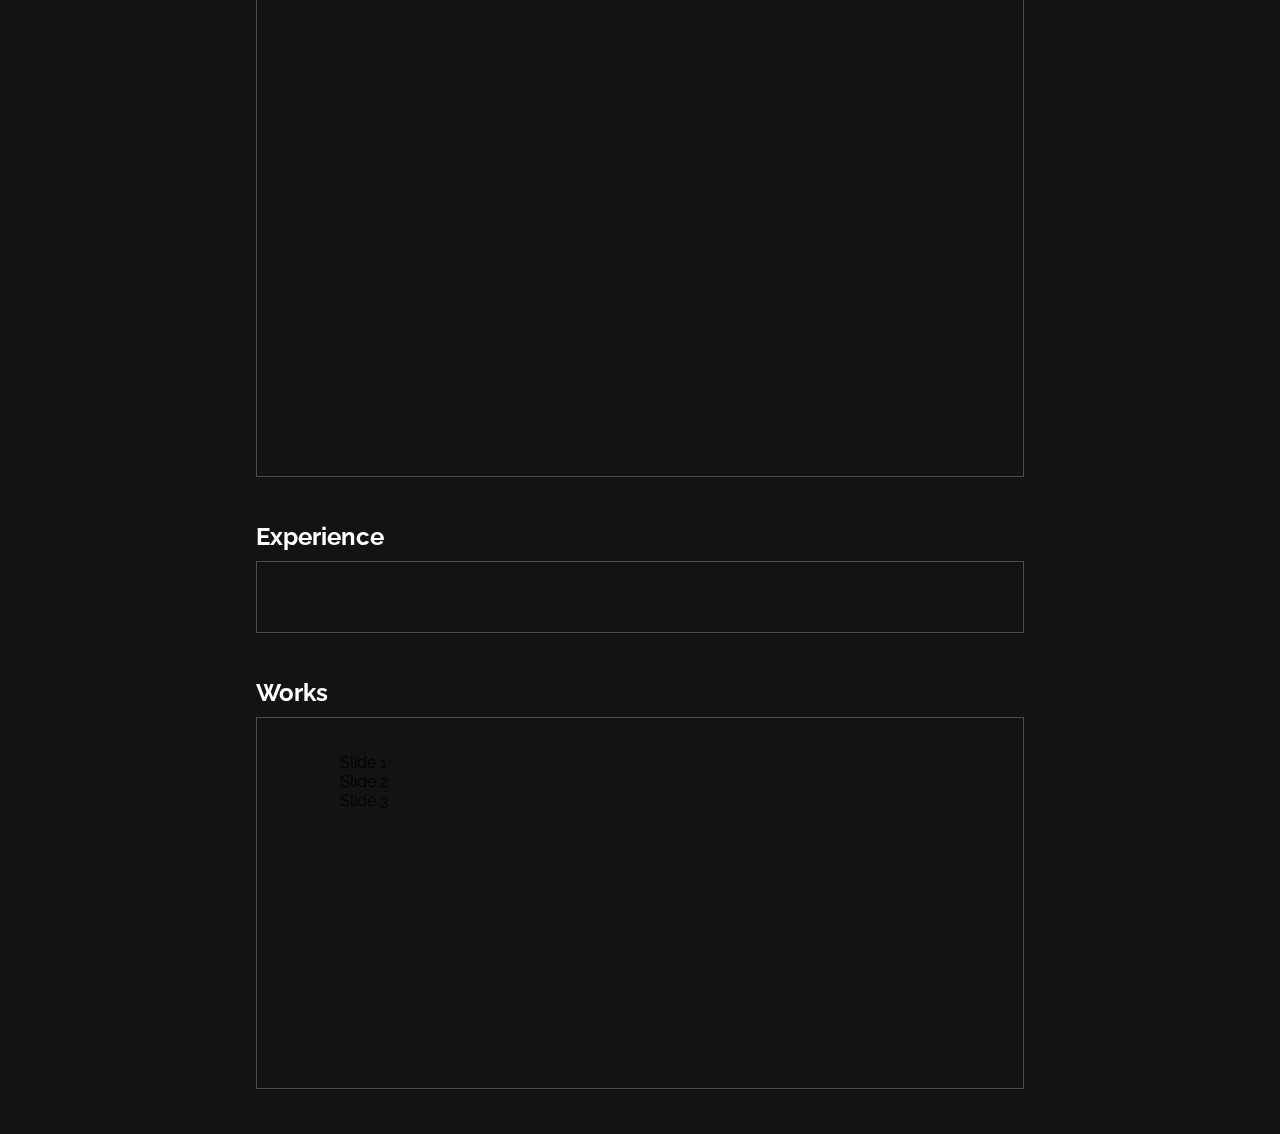
==== commit 888bec1f: "Refactor: introduction" ====
--- a/index.html
+++ b/index.html
@@ -66,18 +66,25 @@
       <h2>About</h2>
       <div class="divWrap">
         <div class="about">
-          <div>
-            <img
-              src="https://d35hi420xc5ji7.cloudfront.net/profileImage/819d7020-2665-4f4b-a88a-e1c56573c648"
-            />
+          <div class="profileImageWrap">
+            <div class="profileImage"></div>
           </div>
           <div class="introduction">
-            <div class="name">你好，我叫王怡晴</div>
+            <div class="name">嗨，我叫王怡晴</div>
+            <div class="slogan">全力完成需求，自我成長。</div>
             <div class="introContent">
-              Hello! I’m Daniel Curry. Web designer from USA, California, San
-              Francisco. I have rich experience in web site design and building,
-              also I am good at wordpress. I love to talk with you about our
-              unique.
+              <p>
+                從資策會Java班結訓，不僅喜歡後端的邏輯思考，更喜歡前端的直覺性及視覺感受，享受切版、實作動畫、
+                、思考使用者的體驗、實作串接後端API、完成專案需求等等相關前端技術，因而成為前端工程師。
+              </p>
+              <p>
+                在投入專案時，盡力完成專案經理給予的需求，或是給予其他解決方案，
+                絕對不輕易說做不到，便往往在完成需求時自己也默默增加經驗值!
+              </p>
+              <p>
+                持續學習前端相關技術，習慣在 udemy
+                學習平台上，自我學習相關技術。
+              </p>
             </div>
           </div>
         </div>
@@ -128,7 +135,9 @@
     </section>
     <section id="experience">
       <h2>Experience</h2>
-      <div class="divWrap"></div>
+      <div class="divWrap">
+        <div></div>
+      </div>
     </section>
     <section id="works">
       <h2>Works</h2>
--- a/STYLE/index.css
+++ b/STYLE/index.css
@@ -274,6 +274,7 @@
   ul.nav-links {
     z-index: -1;
     opacity: 0;
+    visibility: hidden;
     display: flex;
     position: fixed;
     flex-direction: column;
@@ -289,6 +290,7 @@
   }
 
   ul.nav-links.active {
+    visibility: visible;
     transform: translateX(0);
     opacity: 1;
     z-index: 1;
@@ -346,7 +348,7 @@
   flex-direction: column;
   align-items: center;
   justify-content: center;
-  padding: 50px;
+  padding: 35px;
   border: 1px solid rgba(255, 255, 255, 0.25);
   overflow: hidden;
 }
@@ -356,16 +358,67 @@
   flex-direction: column;
   align-items: center;
   justify-content: center;
-  max-width: 250px;
 }
 
 .about IMG {
-  width: 100px;
-  height: 100px;
+  width: 120px;
+  height: 120px;
+}
+
+.profileImageWrap {
+  z-index: 1;
+}
+
+.profileImageWrap:hover .profileImage {
+  transform: rotateZ(360deg) scale(1.5) translateX(-15px);
+}
+
+.profileImage {
+  background-image: url('https://yiching-w.github.io/resume/IMAGE/profileImage.jpg');
+  background-repeat: no-repeat;
+  background-size: cover;
+  background-position: center center;
+  position: relative;
+  width: 125px;
+  height: 125px;
+  transition: 0.8s ease;
+}
+
+.profileImage::after {
+  content: '';
+  background-color: #4bffa5;
+  position: absolute;
+  top: 8px;
+  right: -15px;
+  height: 100%;
+  width: 15px;
+  transform: skewY(45deg);
+}
+
+.profileImage::before {
+  content: '';
+  background-color: #3b9668;
+  position: absolute;
+  bottom: -15px;
+  left: 8px;
+  height: 15px;
+  width: 100%;
+  transform: skewX(45deg);
+}
+
+.slogan {
+  font-size: 18px;
+  font-weight: 900;
+  color: #fff;
+  margin: 10px 0;
 }
 
 .introduction {
-  margin-top: 10px;
+  margin-top: 30px;
+}
+
+.introContent p {
+  margin-bottom: 15px;
 }
 
 .name {
@@ -449,9 +502,6 @@
   SECTION {
     width: 60%;
   }
-  .introduction {
-    width: 60%;
-  }
 }
 
 @media screen and (min-width: 991px) and (max-width: 1199px) {
@@ -460,18 +510,24 @@
   }
 }
 
-@media screen and (min-width: 769px) {
+@media screen and (min-width: 900px) {
   #about .about {
     flex-direction: row;
     max-width: 95%;
   }
+  .introduction {
+    width: 60%;
+  }
+}
+
+@media screen and (min-width: 769px) {
   #skills .divWrap {
     display: grid;
     grid-template-columns: repeat(2, 1fr);
     gap: 10px;
   }
   .introduction {
-    margin: 0 10px;
+    margin: 0 40px;
   }
   .type {
     width: 100%;
@@ -493,3 +549,11 @@
     font-size: 30px;
   }
 }
+
+/*
+ * swiper
+*/
+.swiper {
+  width: 600px;
+  height: 300px;
+}
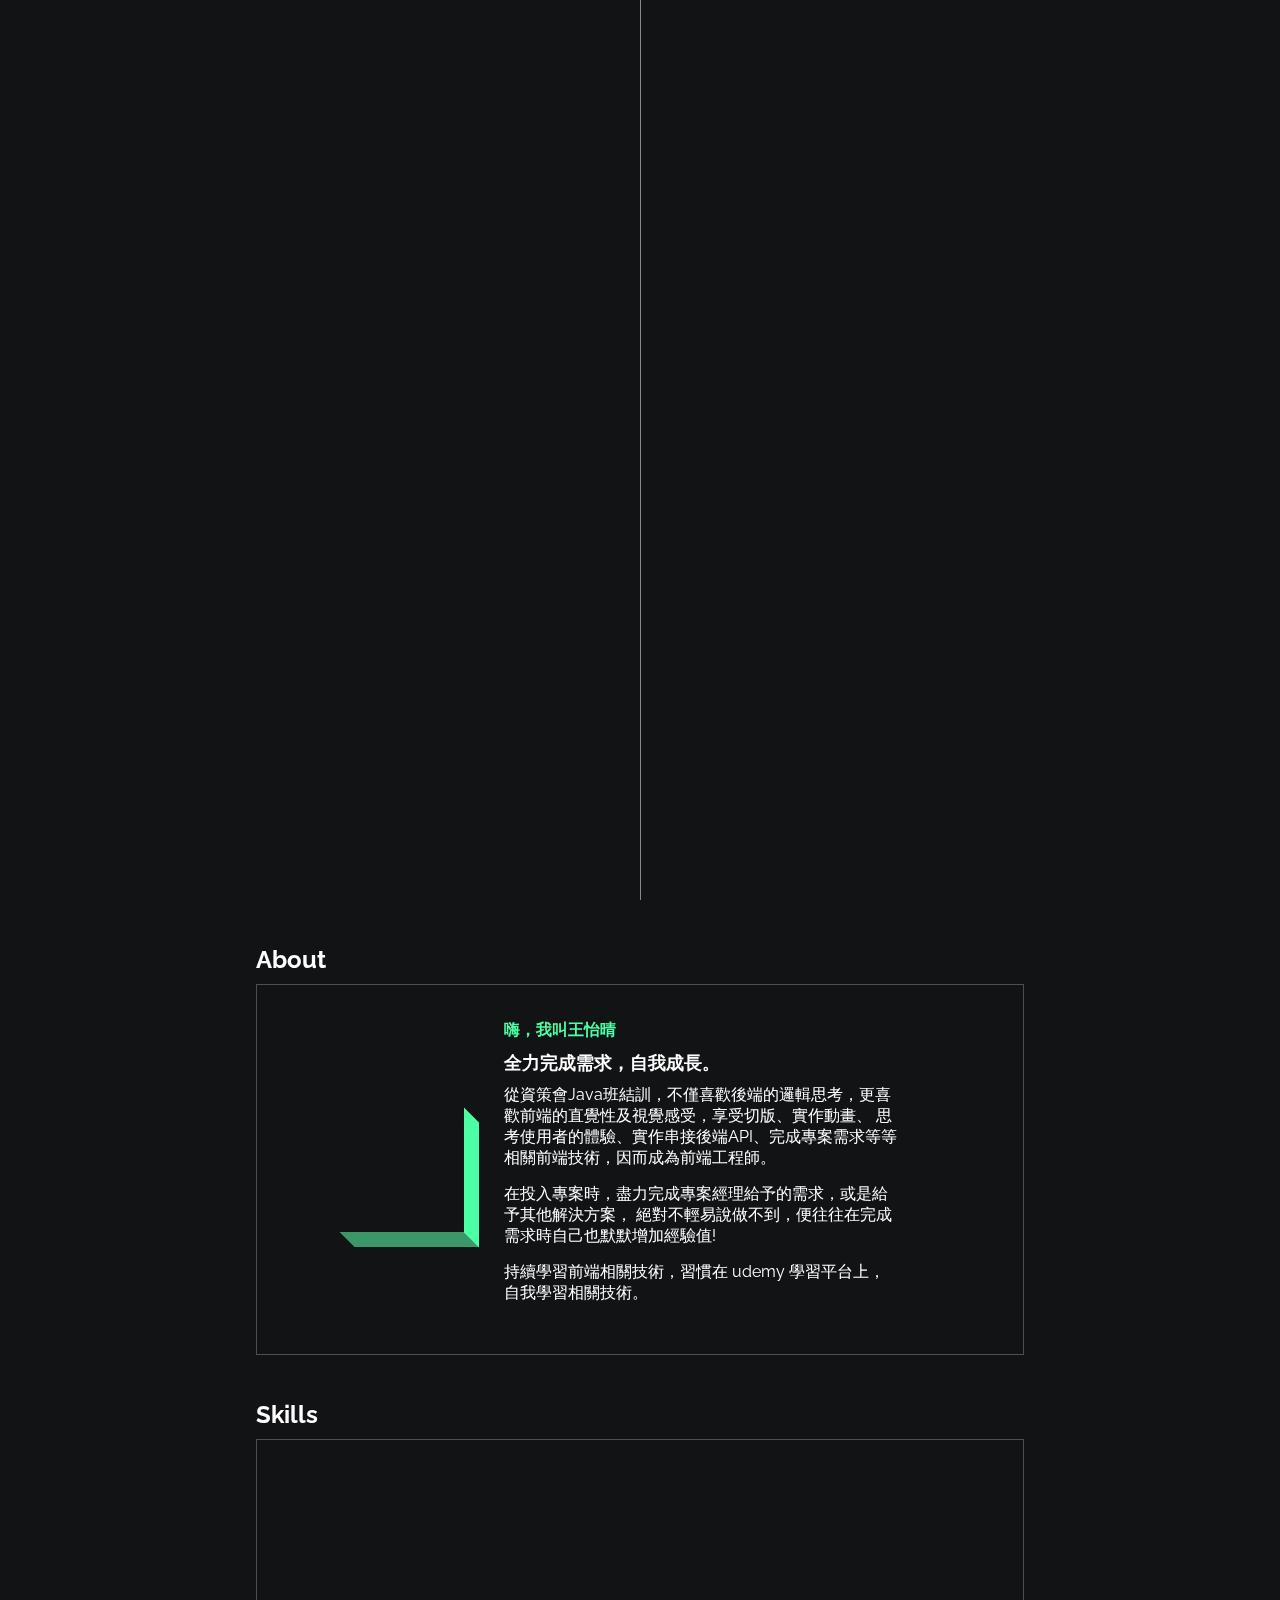
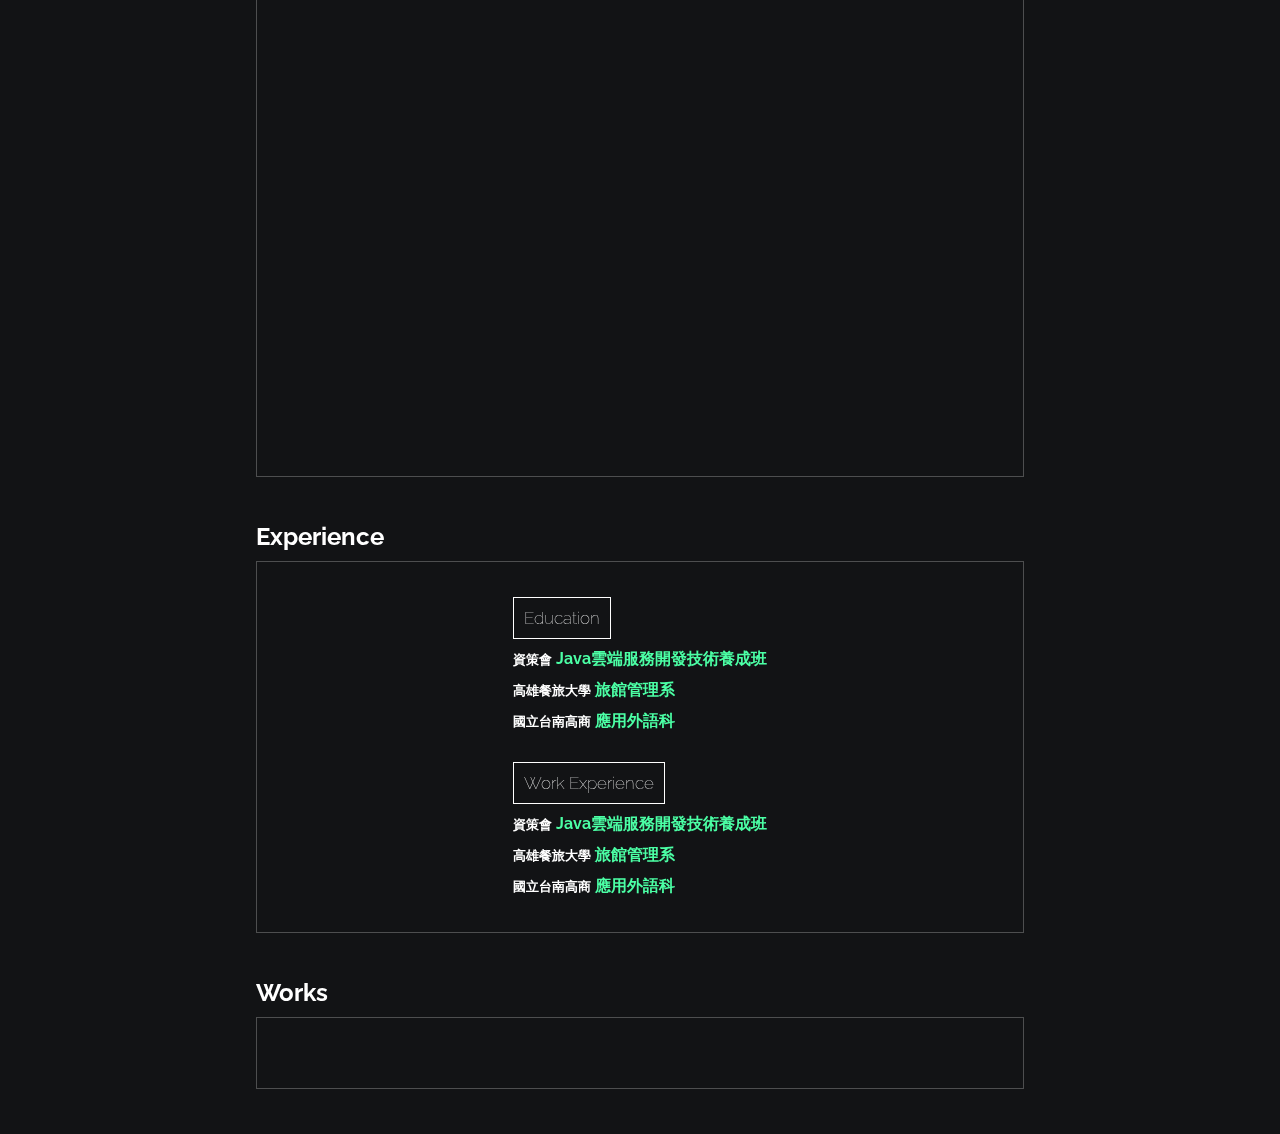
==== commit c452c007: "Refactor: education" ====
--- a/index.html
+++ b/index.html
@@ -75,7 +75,7 @@
             <div class="introContent">
               <p>
                 從資策會Java班結訓，不僅喜歡後端的邏輯思考，更喜歡前端的直覺性及視覺感受，享受切版、實作動畫、
-                、思考使用者的體驗、實作串接後端API、完成專案需求等等相關前端技術，因而成為前端工程師。
+                思考使用者的體驗、實作串接後端API、完成專案需求等等相關前端技術，因而成為前端工程師。
               </p>
               <p>
                 在投入專案時，盡力完成專案經理給予的需求，或是給予其他解決方案，
@@ -136,32 +136,23 @@
     <section id="experience">
       <h2>Experience</h2>
       <div class="divWrap">
-        <div></div>
+        <div class="education">
+          <div class="experienceTitle">Education</div>
+          <div class="edu"><span>資策會</span> Java雲端服務開發技術養成班</div>
+          <div class="edu"><span>高雄餐旅大學</span> 旅館管理系</div>
+          <div class="edu"><span>國立台南高商</span> 應用外語科</div>
+        </div>
+        <div class="workExperience">
+          <div class="experienceTitle">Work Experience</div>
+          <div class="edu"><span>資策會</span> Java雲端服務開發技術養成班</div>
+          <div class="edu"><span>高雄餐旅大學</span> 旅館管理系</div>
+          <div class="edu"><span>國立台南高商</span> 應用外語科</div>
+        </div>
       </div>
     </section>
     <section id="works">
       <h2>Works</h2>
-      <div class="divWrap">
-        <div class="swiper">
-          <!-- Additional required wrapper -->
-          <div class="swiper-wrapper">
-            <!-- Slides -->
-            <div class="swiper-slide">Slide 1</div>
-            <div class="swiper-slide">Slide 2</div>
-            <div class="swiper-slide">Slide 3</div>
-            ...
-          </div>
-          <!-- If we need pagination -->
-          <div class="swiper-pagination"></div>
-
-          <!-- If we need navigation buttons -->
-          <div class="swiper-button-prev"></div>
-          <div class="swiper-button-next"></div>
-
-          <!-- If we need scrollbar -->
-          <div class="swiper-scrollbar"></div>
-        </div>
-      </div>
+      <div class="divWrap"></div>
     </section>
     <div class="goTop">
       <i class="fas fa-chevron-up"></i>
@@ -172,7 +163,6 @@
       referrerpolicy="no-referrer"
       src="https://cdnjs.cloudflare.com/ajax/libs/jquery/3.6.0/jquery.min.js"
     ></script>
-    <script src="https://unpkg.com/swiper@7/swiper-bundle.min.js"></script>
     <script src="SCRIPT/index.js"></script>
   </body>
 </html>
--- a/STYLE/index.css
+++ b/STYLE/index.css
@@ -366,7 +366,8 @@
 }
 
 .profileImageWrap {
-  z-index: 1;
+  margin: 0;
+  transition: 0.8s ease;
 }
 
 .profileImageWrap:hover .profileImage {
@@ -520,6 +521,15 @@
   }
 }
 
+@media screen and (max-width: 901px) {
+  .profileImageWrap:hover .profileImage {
+    transform: rotateZ(360deg) scale(1.4);
+  }
+  .profileImageWrap:hover {
+    margin: 20px 0 30px;
+  }
+}
+
 @media screen and (min-width: 769px) {
   #skills .divWrap {
     display: grid;
@@ -550,10 +560,26 @@
   }
 }
 
-/*
- * swiper
-*/
-.swiper {
-  width: 600px;
-  height: 300px;
-}
+.experienceTitle {
+  border: 1px solid #fff;
+  width: fit-content;
+  padding: 10px;
+  font-weight: 100;
+  font-size: 17px;
+  color: #fff;
+}
+
+.edu {
+  color: var(--light-green);
+  font-weight: 700;
+  margin-top: 10px;
+}
+
+.edu span {
+  color: #fff;
+  font-size: 0.8rem;
+}
+
+.workExperience {
+  margin-top: 30px;
+}
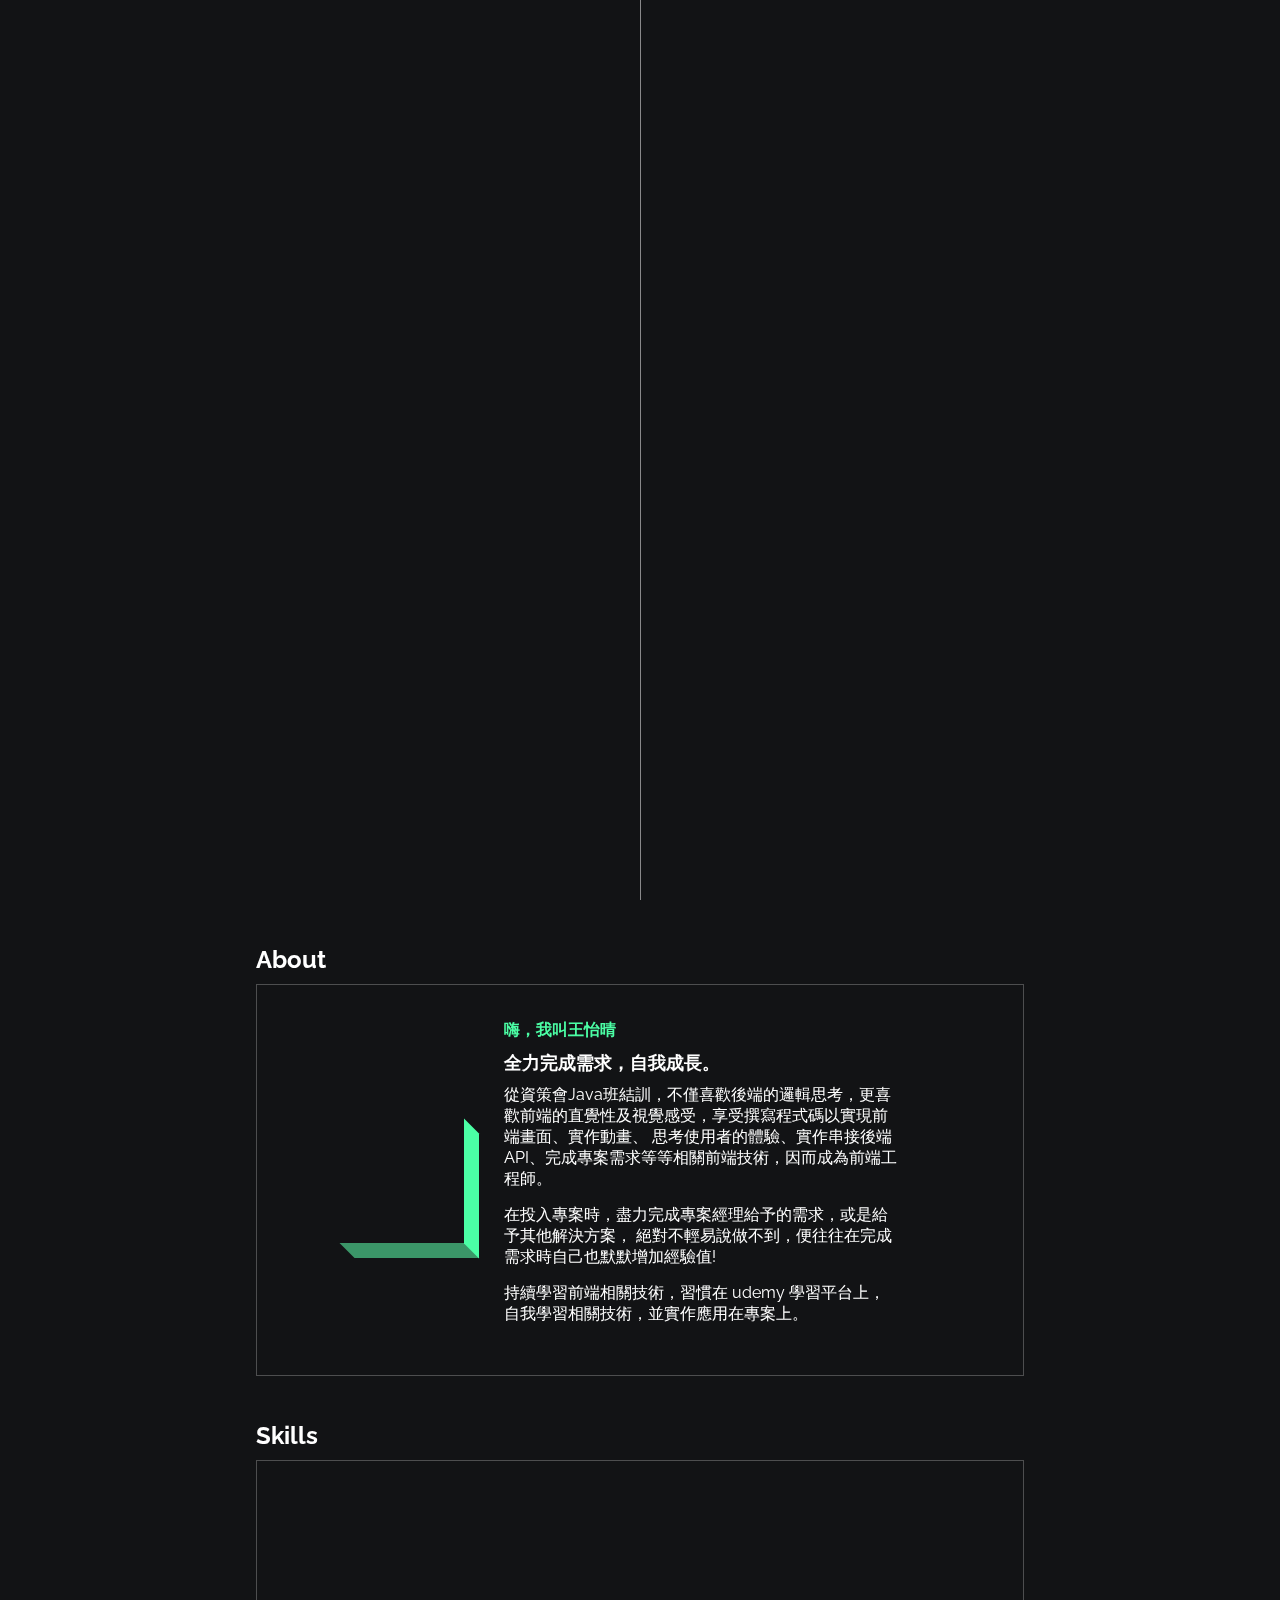
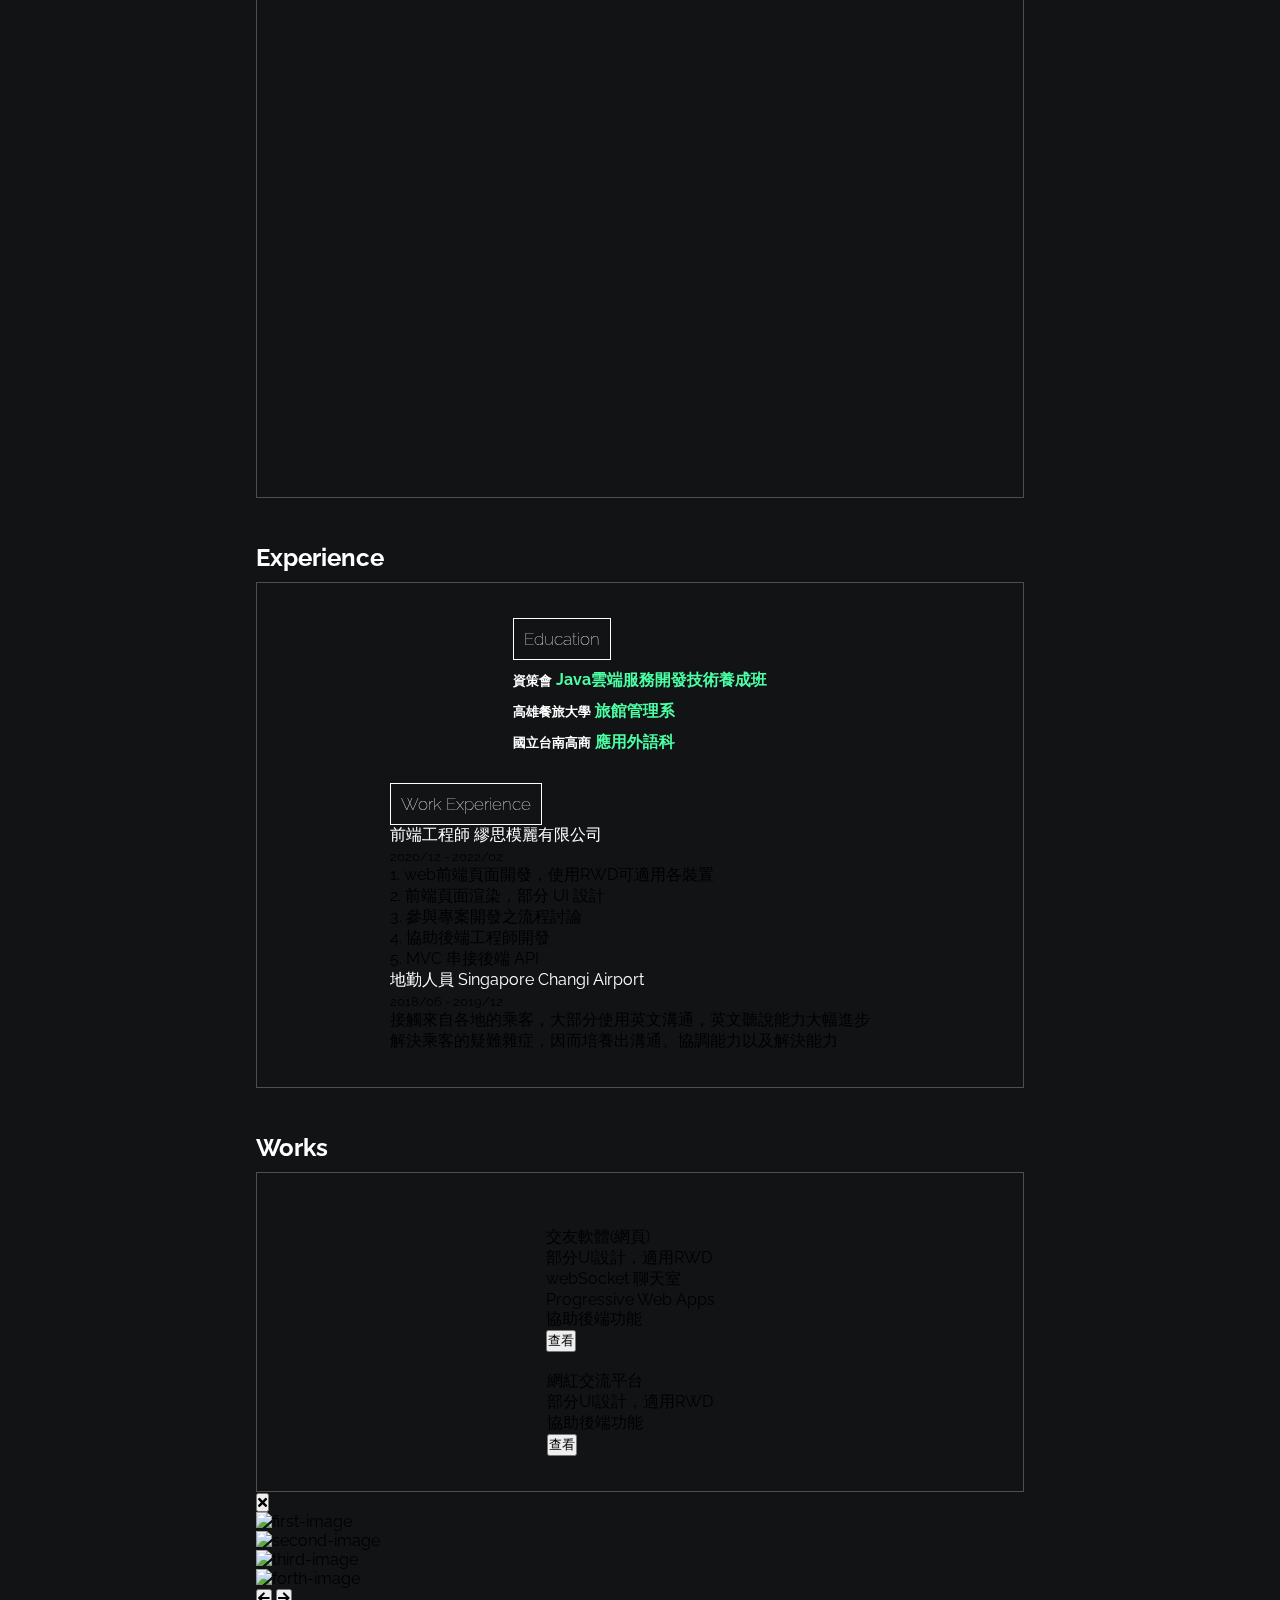
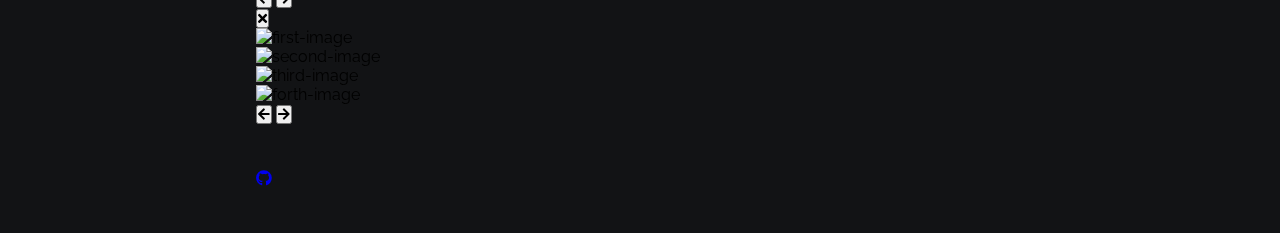
==== commit 77313aa4: "Refactor: update image url" ====
--- a/index.html
+++ b/index.html
@@ -74,7 +74,7 @@
             <div class="slogan">全力完成需求，自我成長。</div>
             <div class="introContent">
               <p>
-                從資策會Java班結訓，不僅喜歡後端的邏輯思考，更喜歡前端的直覺性及視覺感受，享受切版、實作動畫、
+                從資策會Java班結訓，不僅喜歡後端的邏輯思考，更喜歡前端的直覺性及視覺感受，享受撰寫程式碼以實現前端畫面、實作動畫、
                 思考使用者的體驗、實作串接後端API、完成專案需求等等相關前端技術，因而成為前端工程師。
               </p>
               <p>
@@ -83,7 +83,7 @@
               </p>
               <p>
                 持續學習前端相關技術，習慣在 udemy
-                學習平台上，自我學習相關技術。
+                學習平台上，自我學習相關技術，並實作應用在專案上。
               </p>
             </div>
           </div>
@@ -144,19 +144,154 @@
         </div>
         <div class="workExperience">
           <div class="experienceTitle">Work Experience</div>
-          <div class="edu"><span>資策會</span> Java雲端服務開發技術養成班</div>
-          <div class="edu"><span>高雄餐旅大學</span> 旅館管理系</div>
-          <div class="edu"><span>國立台南高商</span> 應用外語科</div>
+          <ul class="experience">
+            <li>
+              <div class="title">前端工程師 <span>繆思模麗有限公司</span></div>
+              <small>2020/12 - 2022/02</small>
+              <div class="jobDetail">
+                <p>1. web前端頁面開發，使用RWD可適用各裝置</p>
+                <p>2. 前端頁面渲染，部分 UI 設計</p>
+                <p>3. 參與專案開發之流程討論</p>
+                <p>4. 協助後端工程師開發</p>
+                <p>5. MVC 串接後端 API</p>
+              </div>
+            </li>
+            <li>
+              <div class="title">地勤人員 <span>Singapore Changi Airport</span></div>
+              <small>2018/06 - 2019/12</small>
+              <div class="jobDetail">
+                <p>
+                  接觸來自各地的乘客，大部分使用英文溝通，英文聽說能力大幅進步
+                </p>
+                <p>
+                  解決乘客的疑難雜症，因而培養出溝通、協調能力以及解決能力
+                </p>
+                </ul>
+              </div>
+            </li>
+          </ul>
         </div>
       </div>
     </section>
     <section id="works">
       <h2>Works</h2>
-      <div class="divWrap"></div>
+      <div class="divWrap">
+        <div class="work">
+          <div class="workImgWrap">
+            <img src="https://yiching-w.github.io/resume/IMAGE/young.png" alt="">
+          </div>
+          <div class="workIntro">
+            <div>
+              <div class="workTitle">交友軟體(網頁)</div>
+              <ul>
+                  <li>部分UI設計，適用RWD</li>
+                  <li>webSocket 聊天室</li>
+                  <li>Progressive Web Apps</li>
+                  <li>協助後端功能</li>
+              </ul>
+          </div>
+            <button class="more"  data-id="young">查看</button>
+          </div>
+        </div>
+        <div class="work">
+          <div class="workImgWrap">
+            <img src="https://yiching-w.github.io/resume/IMAGE/dd.png" alt="">
+          </div>
+          <div class="workIntro">
+            <div>
+              <div class="workTitle">網紅交流平台</div>
+              <ul>
+                  <li>部分UI設計，適用RWD</li>
+                  <li>協助後端功能</li>
+              </ul>
+          </div>
+            <button class="more" data-id="dd">查看</button>
+          </div>
+        </div>
+        <div class="secondWork work"></div>
+      </div>
+      <div class="carousel" id="young">
+        <button id="close"><i class="fas fa-times"></i></button>
+        <div class="image-container" id="imgs">
+          <div class="imgDiv">
+            <img
+              src="https://yiching-w.github.io/resume/IMAGE/young.png"
+              alt="first-image"
+            />
+          </div>
+          <div class="imgDiv">
+            <img
+              src="https://yiching-w.github.io/resume/IMAGE/young1.png"
+              alt="second-image"
+            />
+          </div>
+          <div class="imgDiv">
+            <img
+              src="https://yiching-w.github.io/resume/IMAGE/bg.jpg"
+              alt="third-image"
+            />
+          </div>
+          <div class="imgDiv">
+            <img
+              src="https://images.unsplash.com/photo-1567225591450-06036b3392a6?ixlib=rb-1.2.1&ixid=MnwxMjA3fDB8MHxwaG90by1wYWdlfHx8fGVufDB8fHx8&auto=format&fit=crop&w=1170&q=80"
+              alt="forth-image"
+            />
+          </div>
+        </div>
+        <div class="buttons-container">
+          <button id="left">
+            <i class="fas fa-arrow-left"></i>
+          </button>
+          <button id="right">
+            <i class="fas fa-arrow-right"></i>
+          </button>
+        </div>
+      </div>
+      <div class="carousel" id="dd">
+        <button id="close"><i class="fas fa-times"></i></button>
+        <div class="image-container" id="imgs">
+          <div class="imgDiv">
+            <img
+              src="https://yiching-w.github.io/resume/IMAGE/young.png"
+              alt="first-image"
+            />
+          </div>
+          <div class="imgDiv">
+            <img
+              src="https://yiching-w.github.io/resume/IMAGE/young1.png"
+              alt="second-image"
+            />
+          </div>
+          <div class="imgDiv">
+            <img
+              src="https://yiching-w.github.io/resume/IMAGE/bg.jpg"
+              alt="third-image"
+            />
+          </div>
+          <div class="imgDiv">
+            <img
+              src="https://images.unsplash.com/photo-1567225591450-06036b3392a6?ixlib=rb-1.2.1&ixid=MnwxMjA3fDB8MHxwaG90by1wYWdlfHx8fGVufDB8fHx8&auto=format&fit=crop&w=1170&q=80"
+              alt="forth-image"
+            />
+          </div>
+        </div>
+        <div class="buttons-container">
+          <button id="left">
+            <i class="fas fa-arrow-left"></i>
+          </button>
+          <button id="right">
+            <i class="fas fa-arrow-right"></i>
+          </button>
+        </div>
+      </div>
+    </section>
+    <section id="notes">
+      <a href="https://github.com/yiching-w"><i class="fab fa-github"></i></a>
     </section>
     <div class="goTop">
       <i class="fas fa-chevron-up"></i>
     </div>
+    <div class="backdrop"></div>
     <script
       crossorigin="anonymous"
       integrity="sha512-894YE6QWD5I59HgZOGReFYm4dnWc1Qt5NtvYSaNcOP+u1T9qYdvdihz0PPSiiqn/+/3e7Jo4EaG7TubfWGUrMQ=="
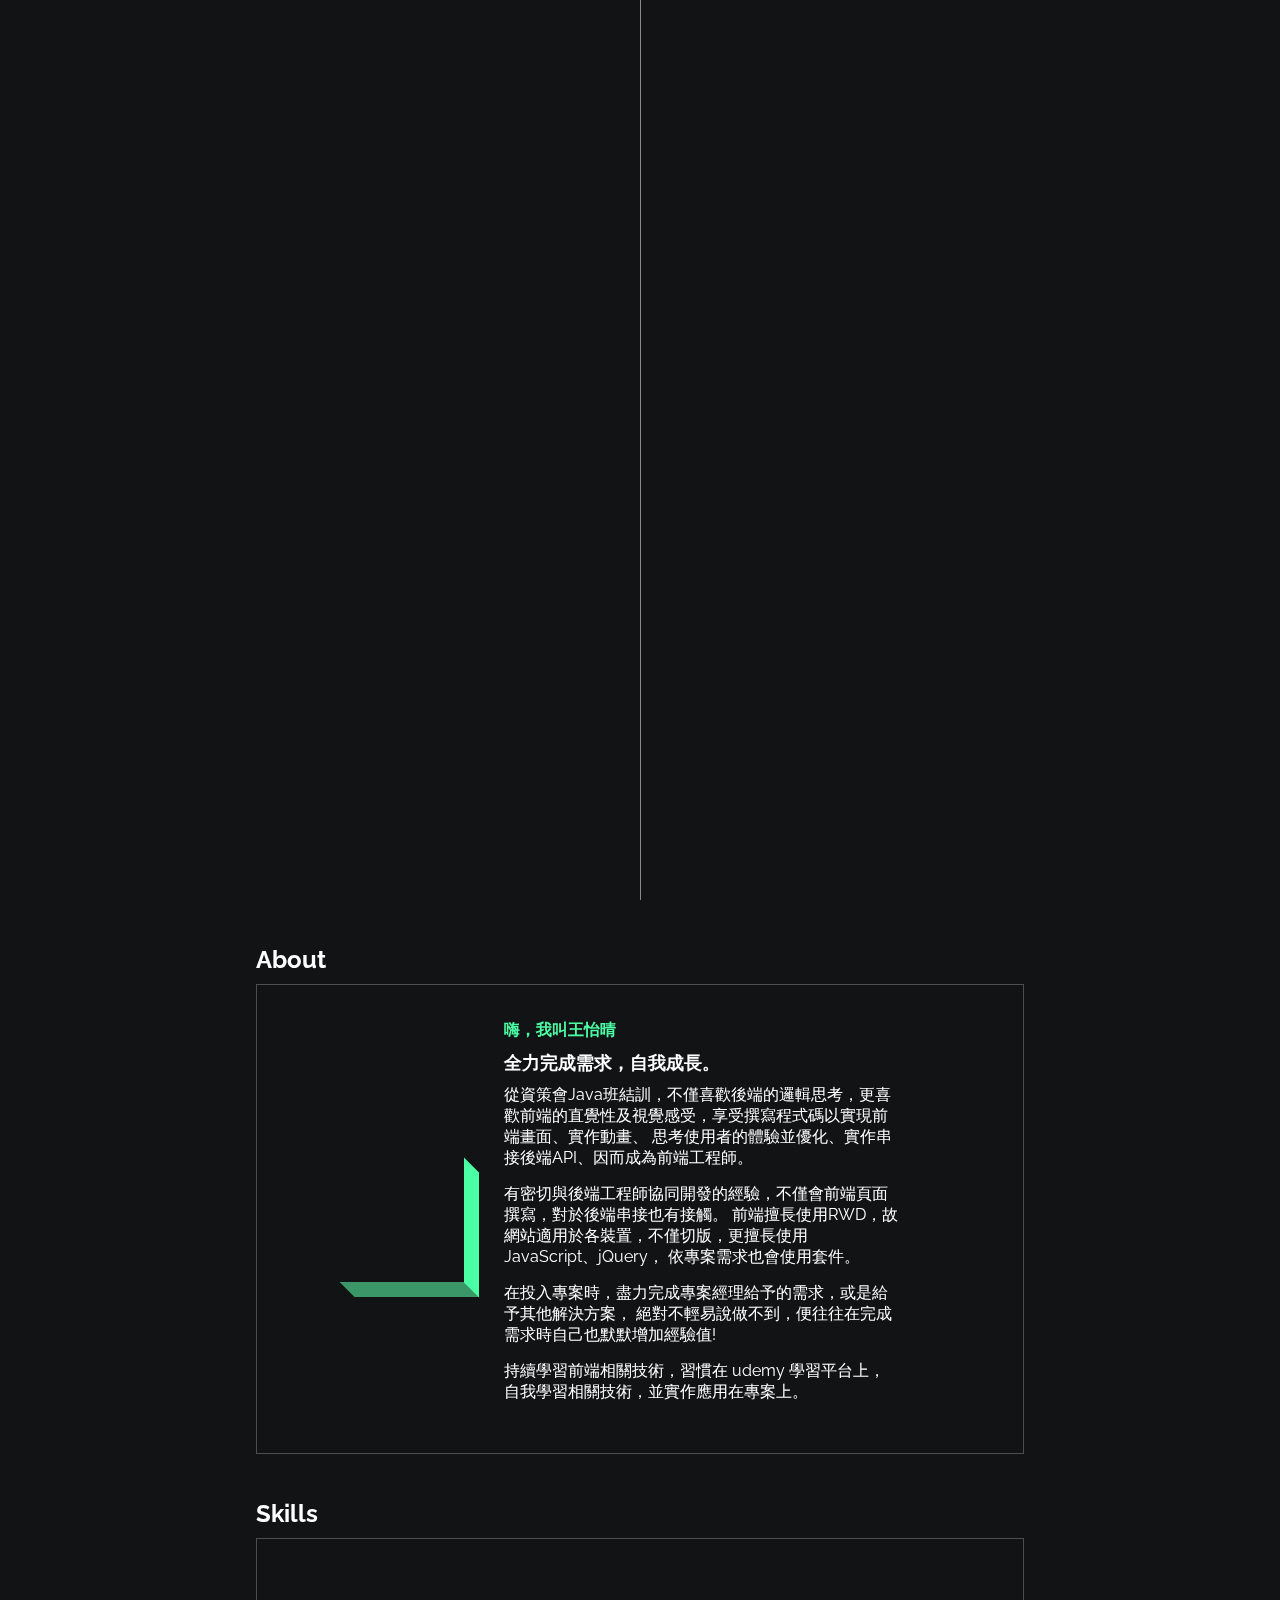
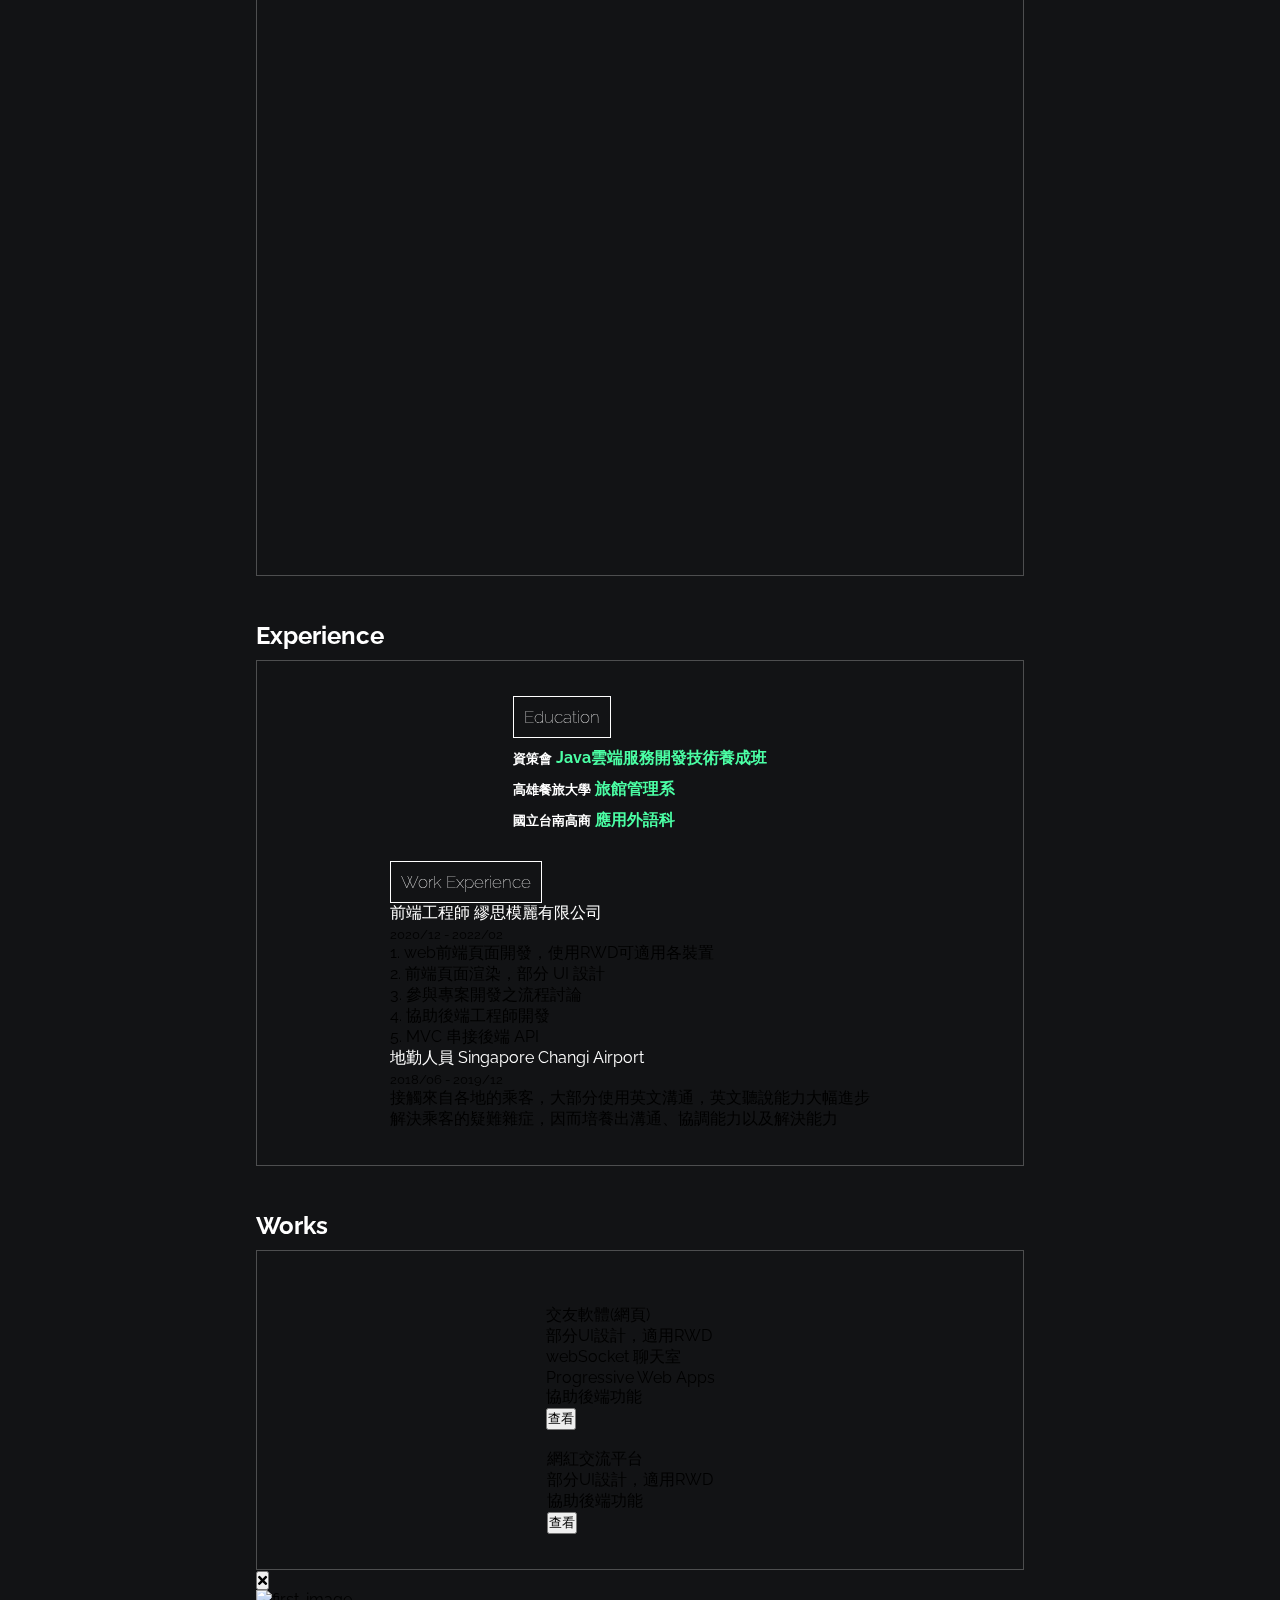
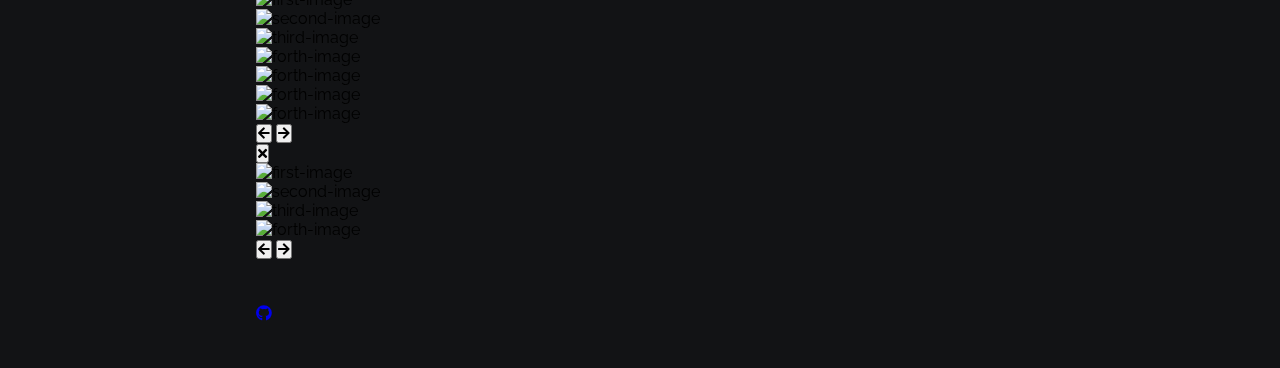
==== commit 2cfc6cdb: "Refactor: aboutMe" ====
--- a/index.html
+++ b/index.html
@@ -75,7 +75,12 @@
             <div class="introContent">
               <p>
                 從資策會Java班結訓，不僅喜歡後端的邏輯思考，更喜歡前端的直覺性及視覺感受，享受撰寫程式碼以實現前端畫面、實作動畫、
-                思考使用者的體驗、實作串接後端API、完成專案需求等等相關前端技術，因而成為前端工程師。
+                思考使用者的體驗並優化、實作串接後端API、因而成為前端工程師。
+              </p>
+              <p>
+                有密切與後端工程師協同開發的經驗，不僅會前端頁面撰寫，對於後端串接也有接觸。
+                前端擅長使用RWD，故網站適用於各裝置，不僅切版，更擅長使用JavaScript、jQuery，
+                依專案需求也會使用套件。
               </p>
               <p>
                 在投入專案時，盡力完成專案經理給予的需求，或是給予其他解決方案，
@@ -227,13 +232,31 @@
           </div>
           <div class="imgDiv">
             <img
-              src="https://yiching-w.github.io/resume/IMAGE/bg.jpg"
+              src="https://yiching-w.github.io/resume/IMAGE/young2.png"
               alt="third-image"
             />
           </div>
           <div class="imgDiv">
             <img
-              src="https://images.unsplash.com/photo-1567225591450-06036b3392a6?ixlib=rb-1.2.1&ixid=MnwxMjA3fDB8MHxwaG90by1wYWdlfHx8fGVufDB8fHx8&auto=format&fit=crop&w=1170&q=80"
+              src="https://yiching-w.github.io/resume/IMAGE/young3.png"
+              alt="forth-image"
+            />
+          </div>
+          <div class="imgDiv">
+            <img
+              src="https://yiching-w.github.io/resume/IMAGE/young4.png"
+              alt="forth-image"
+            />
+          </div>
+          <div class="imgDiv">
+            <img
+              src="https://yiching-w.github.io/resume/IMAGE/young5.png"
+              alt="forth-image"
+            />
+          </div>
+          <div class="imgDiv">
+            <img
+              src="https://yiching-w.github.io/resume/IMAGE/young6.png"
               alt="forth-image"
             />
           </div>
@@ -252,25 +275,25 @@
         <div class="image-container" id="imgs">
           <div class="imgDiv">
             <img
-              src="https://yiching-w.github.io/resume/IMAGE/young.png"
+              src="https://yiching-w.github.io/resume/IMAGE/dd.png"
               alt="first-image"
             />
           </div>
           <div class="imgDiv">
             <img
-              src="https://yiching-w.github.io/resume/IMAGE/young1.png"
+              src="https://yiching-w.github.io/resume/IMAGE/dd1.png"
               alt="second-image"
             />
           </div>
           <div class="imgDiv">
             <img
-              src="https://yiching-w.github.io/resume/IMAGE/bg.jpg"
+              src="https://yiching-w.github.io/resume/IMAGE/dd2.png"
               alt="third-image"
             />
           </div>
           <div class="imgDiv">
             <img
-              src="https://images.unsplash.com/photo-1567225591450-06036b3392a6?ixlib=rb-1.2.1&ixid=MnwxMjA3fDB8MHxwaG90by1wYWdlfHx8fGVufDB8fHx8&auto=format&fit=crop&w=1170&q=80"
+              src="https://yiching-w.github.io/resume/IMAGE/dd3.png"
               alt="forth-image"
             />
           </div>
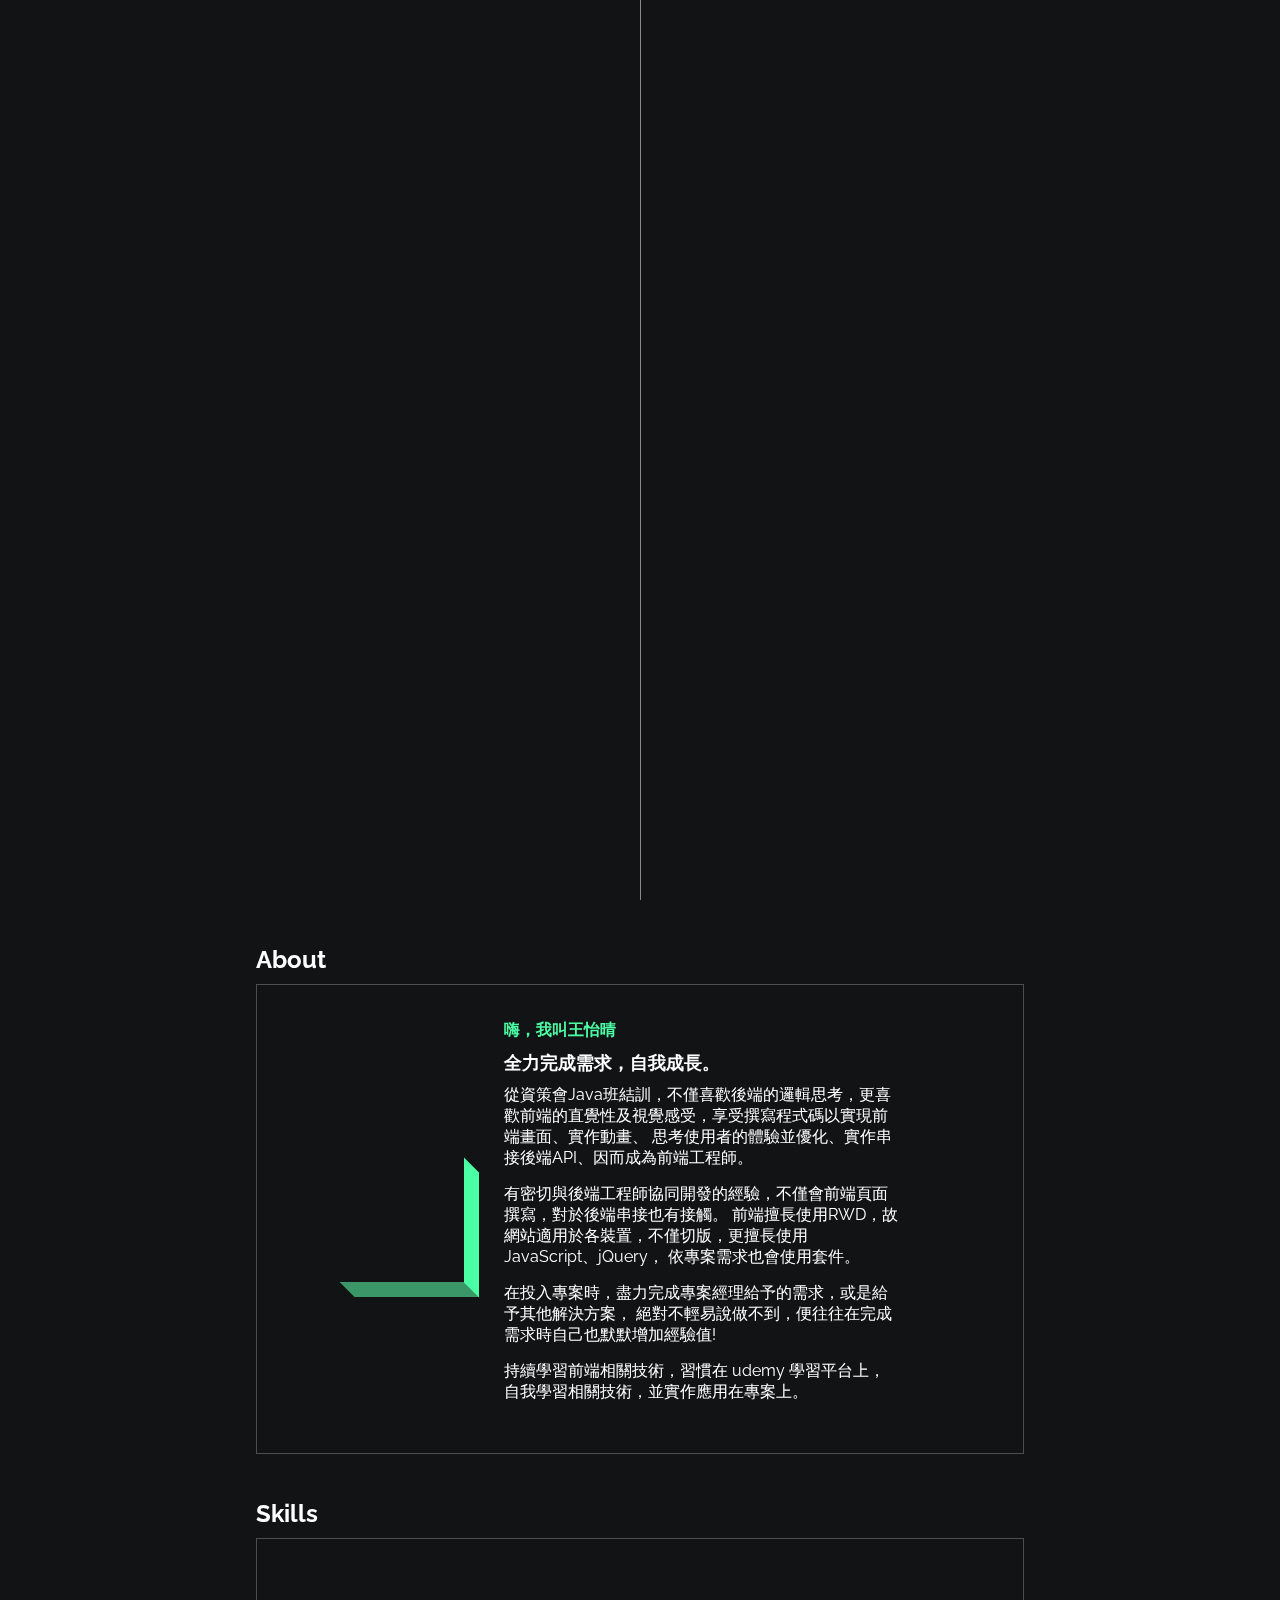
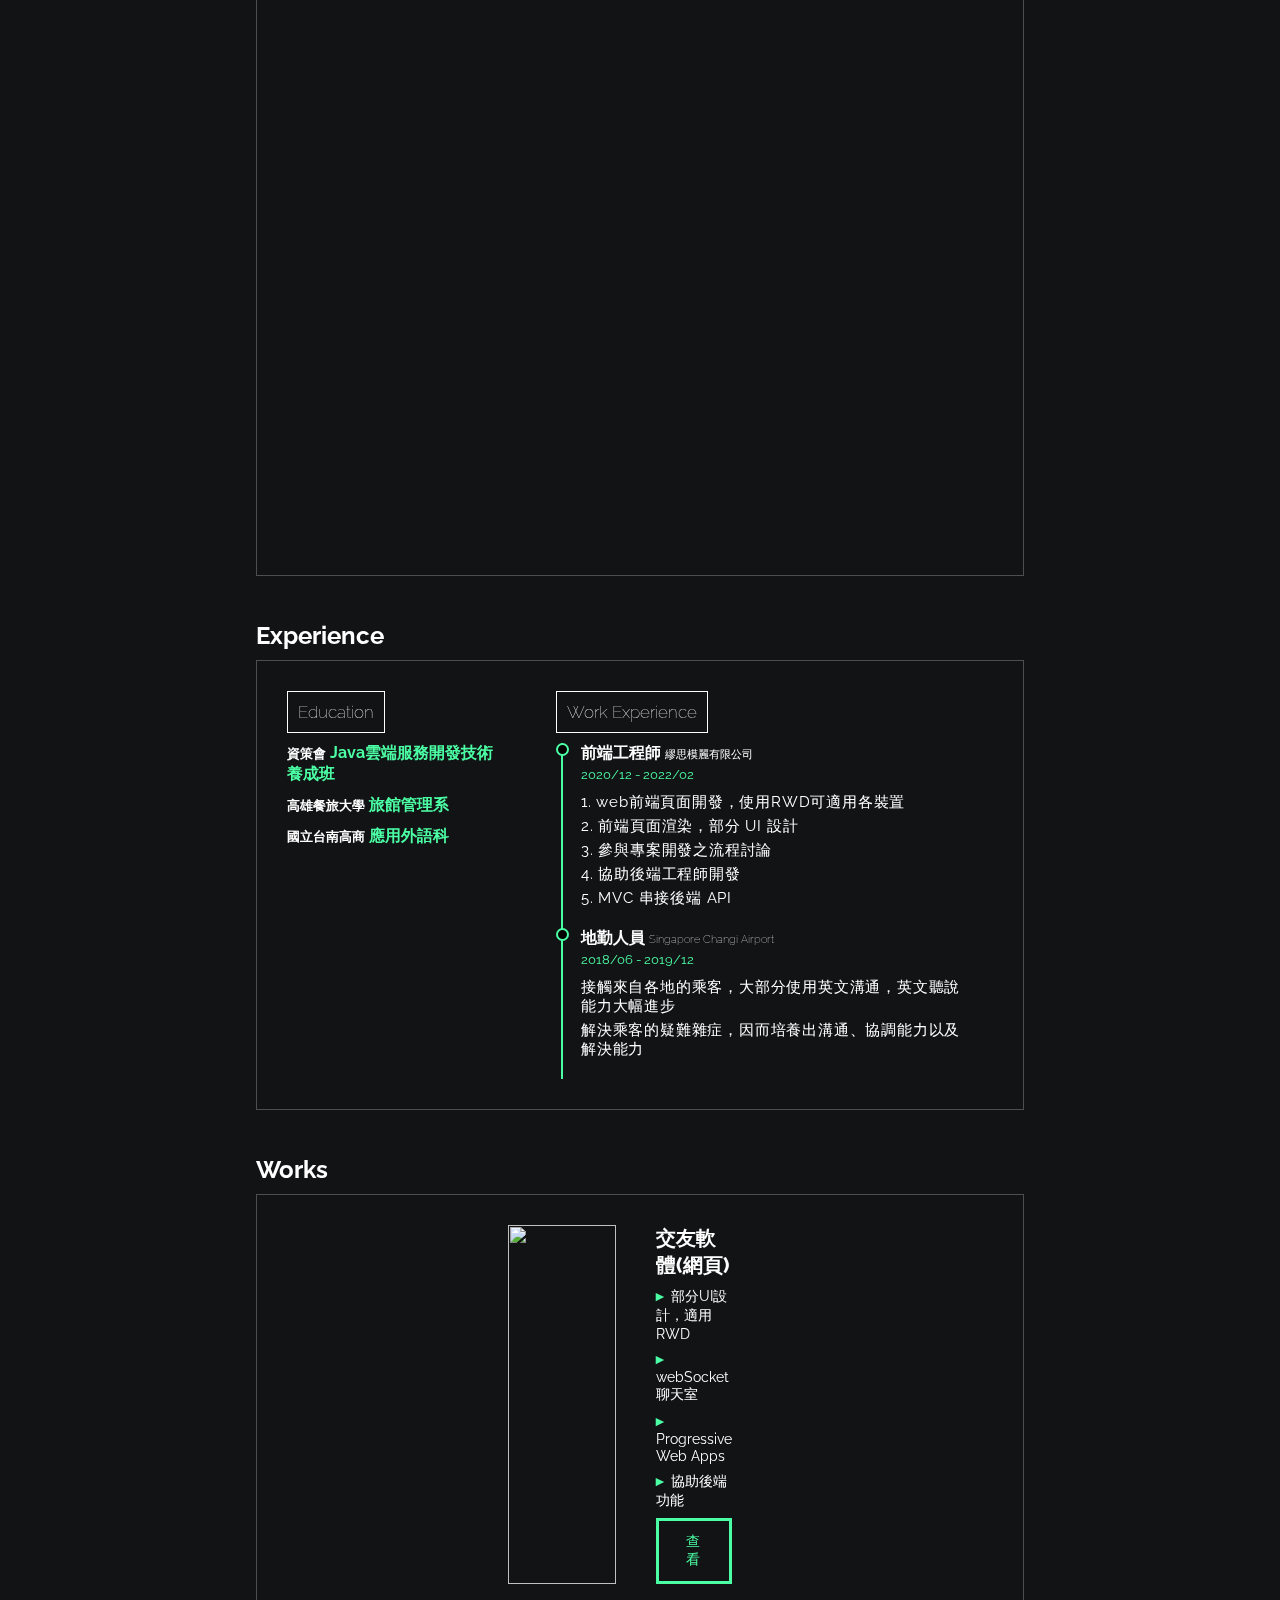
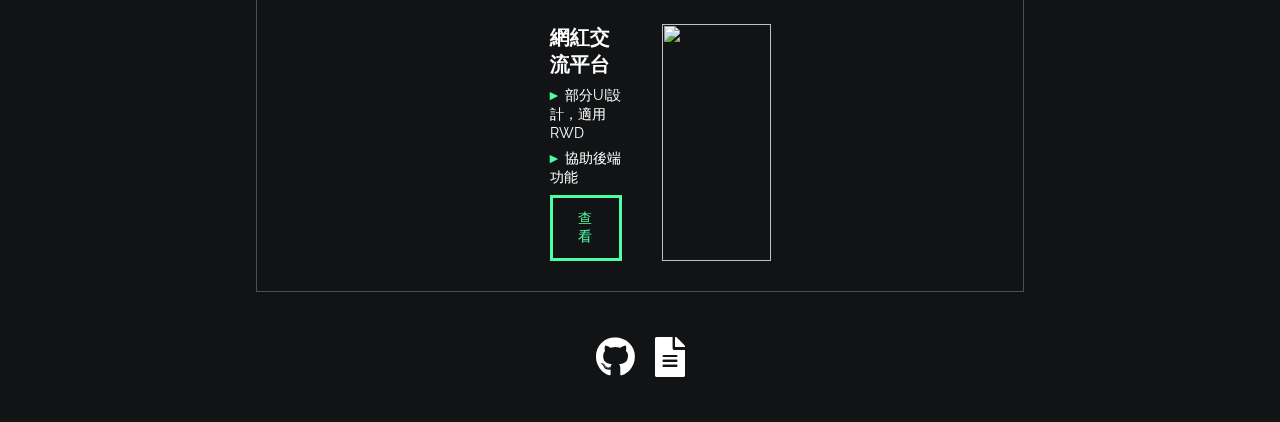
==== commit a37c8672: "Add: hackMD" ====
--- a/index.html
+++ b/index.html
@@ -310,6 +310,7 @@
     </section>
     <section id="notes">
       <a href="https://github.com/yiching-w"><i class="fab fa-github"></i></a>
+      <a href="https://hackmd.io/@yiching-w"><i class="fas fa-file-alt"></i></a>
     </section>
     <div class="goTop">
       <i class="fas fa-chevron-up"></i>
--- a/STYLE/index.css
+++ b/STYLE/index.css
@@ -113,7 +113,6 @@
   top: 0;
   width: 100%;
   height: 100%;
-  transform: translate3d(0px, 0px, 0px);
 }
 
 .typingContainer {
@@ -188,7 +187,7 @@
   position: fixed;
   top: 0;
   width: 100%;
-  z-index: 999;
+  z-index: 9;
   background-color: transparent;
   display: flex;
   align-items: center;
@@ -560,6 +559,12 @@
   }
 }
 
+#experience .divWrap {
+  padding: 30px;
+  align-items: flex-start;
+  justify-content: flex-start;
+}
+
 .experienceTitle {
   border: 1px solid #fff;
   width: fit-content;
@@ -567,6 +572,7 @@
   font-weight: 100;
   font-size: 17px;
   color: #fff;
+  margin-bottom: 10px;
 }
 
 .edu {
@@ -583,3 +589,330 @@
 .workExperience {
   margin-top: 30px;
 }
+
+.workExperience ul li {
+  position: relative;
+  padding-left: 25px;
+  padding-bottom: 15px;
+  color: #fff;
+}
+
+.workExperience ul li::before {
+  content: '';
+  display: block;
+  position: absolute;
+  width: 9px;
+  height: 9px;
+  border: 2px solid #4bffa5;
+  background: #000;
+  border-radius: 50%;
+  left: 0;
+  z-index: 1;
+}
+
+.workExperience ul li::after,
+.workExperience ul li::after {
+  content: '';
+  display: block;
+  position: absolute;
+  width: 1.5px;
+  height: 100%;
+  background: #4bffa5;
+  left: 5.5px;
+  top: 0;
+}
+
+.workExperience ul li:hover::before {
+  animation: circle 1.5s infinite;
+  border-width: 3px;
+}
+
+.workExperience ul li:hover::after {
+  width: 2.5px;
+  left: 5px;
+}
+
+.workExperience ul li .title {
+  font-weight: 900;
+}
+
+.workExperience ul li .title span {
+  font-size: 0.7rem;
+  font-weight: 100;
+}
+
+small {
+  color: #4bffa5;
+}
+
+.jobDetail {
+  margin-top: 10px;
+  font-size: 15px;
+  letter-spacing: 0.8px;
+}
+
+.jobDetail p {
+  margin-bottom: 5px;
+}
+
+@keyframes circle {
+  from {
+    box-shadow: 0 0 0 0px #4bffa5;
+  }
+  to {
+    box-shadow: 0 0 0 10px #4bffa500;
+  }
+}
+
+@media (min-width: 900px) {
+  #experience .divWrap {
+    flex-direction: row;
+    align-items: flex-start;
+  }
+
+  .workExperience {
+    margin: 0 0 0 55px;
+  }
+}
+
+#works .divWrap {
+  padding: 30px 20px;
+}
+
+.work:nth-of-type(1) {
+  margin-bottom: 40px;
+}
+
+.work {
+  display: flex;
+}
+
+.workImgWrap {
+  width: 100%;
+  max-width: 400px;
+  height: auto;
+}
+
+.work:nth-of-type(2) .workImgWrap {
+  order: 2;
+}
+
+.workImgWrap img {
+  width: 100%;
+  height: 100%;
+  object-fit: contain;
+}
+
+.workIntro {
+  display: flex;
+  flex-direction: column;
+  align-items: flex-start;
+  justify-content: center;
+  margin: 0 40px;
+}
+
+.workTitle {
+  font-size: 20px;
+  font-weight: 800;
+  color: #fff;
+}
+
+.workIntro ul li {
+  color: #fff;
+  margin: 8px 0;
+  font-size: 0.9rem;
+}
+
+.workIntro ul li::before {
+  content: '▸';
+  color: #4bffa5;
+  font-size: 15px;
+  font-weight: bold;
+  display: inline-block;
+  width: 1em;
+}
+
+.workIntro button {
+  padding: 12px 25px;
+}
+
+button {
+  background-color: transparent;
+  color: #4bffa5;
+  border: 3px #4bffa5 solid;
+  font-size: 14px;
+  letter-spacing: 2px;
+  overflow: hidden;
+  position: relative;
+  cursor: pointer;
+  padding: 5px 10px;
+}
+
+button:focus {
+  outline: none;
+}
+
+button:hover,
+button:active {
+  transform: scale(0.98);
+}
+
+.imgDiv {
+  width: 400px;
+}
+
+.carousel img {
+  width: 400px;
+  height: 400px;
+  object-fit: contain;
+}
+
+.carousel {
+  height: 442px;
+  overflow: hidden;
+  visibility: hidden;
+  width: 400px;
+  position: fixed;
+  top: 50%;
+  left: 0;
+  right: 0;
+  margin: 0 auto;
+  transform: translateY(-200%);
+  z-index: 10;
+  transition: 0.6s ease;
+}
+
+.carousel.show {
+  visibility: visible;
+  transform: translateY(-50%);
+}
+
+#close {
+  position: absolute;
+  right: 0;
+  z-index: 10;
+}
+
+.image-container {
+  display: flex;
+  transform: translateX(0);
+  transition: transform 0.5s ease-in-out;
+}
+
+.buttons-container {
+  display: flex;
+  justify-content: space-between;
+}
+
+.buttons-container button {
+  width: 49.6%;
+}
+
+.btn:hover {
+  opacity: 0.9;
+}
+
+.btn:focus {
+  outline: none;
+}
+
+.backdrop {
+  background: #000d;
+  position: fixed;
+  top: 0;
+  left: 0;
+  z-index: 9;
+  height: 100vh;
+  width: 100%;
+  visibility: hidden;
+  transition: 0.7s ease;
+}
+
+.backdrop.show {
+  visibility: visible;
+}
+
+@media (max-width: 798px) {
+  .work {
+    flex-direction: column;
+  }
+
+  .workIntro {
+    flex-direction: row;
+    margin: 10px 0;
+  }
+
+  .work:nth-of-type(1) {
+    margin-bottom: 25px;
+  }
+
+  .workIntro button {
+    margin-left: auto;
+  }
+  .work:nth-of-type(2) .workIntro {
+    order: 2;
+  }
+  .work:nth-of-type(2) .workImgWrap {
+    order: 1;
+  }
+}
+
+@media (max-width: 798px) {
+  .workIntro button {
+    padding: 5px 8px;
+  }
+}
+
+@media (max-width: 400px) {
+  .carousel {
+    width: 380px;
+  }
+  .imgDiv {
+    width: 380px;
+  }
+  .carousel img {
+    width: 380px;
+    height: 380px;
+  }
+}
+
+@media (max-width: 380px) {
+  .carousel {
+    width: 350px;
+  }
+  .imgDiv {
+    width: 350px;
+  }
+  .carousel img {
+    width: 350px;
+    height: 350px;
+  }
+}
+
+@media (max-width: 350px) {
+  .carousel {
+    width: 300px;
+  }
+  .imgDiv {
+    width: 300px;
+  }
+  .carousel img {
+    width: 300px;
+    height: 300px;
+  }
+}
+
+#notes {
+  display: flex;
+  align-items: center;
+  justify-content: center;
+}
+
+#notes a {
+  margin: 0 10px;
+}
+
+#notes i {
+  font-size: 40px;
+  color: #fff;
+}
